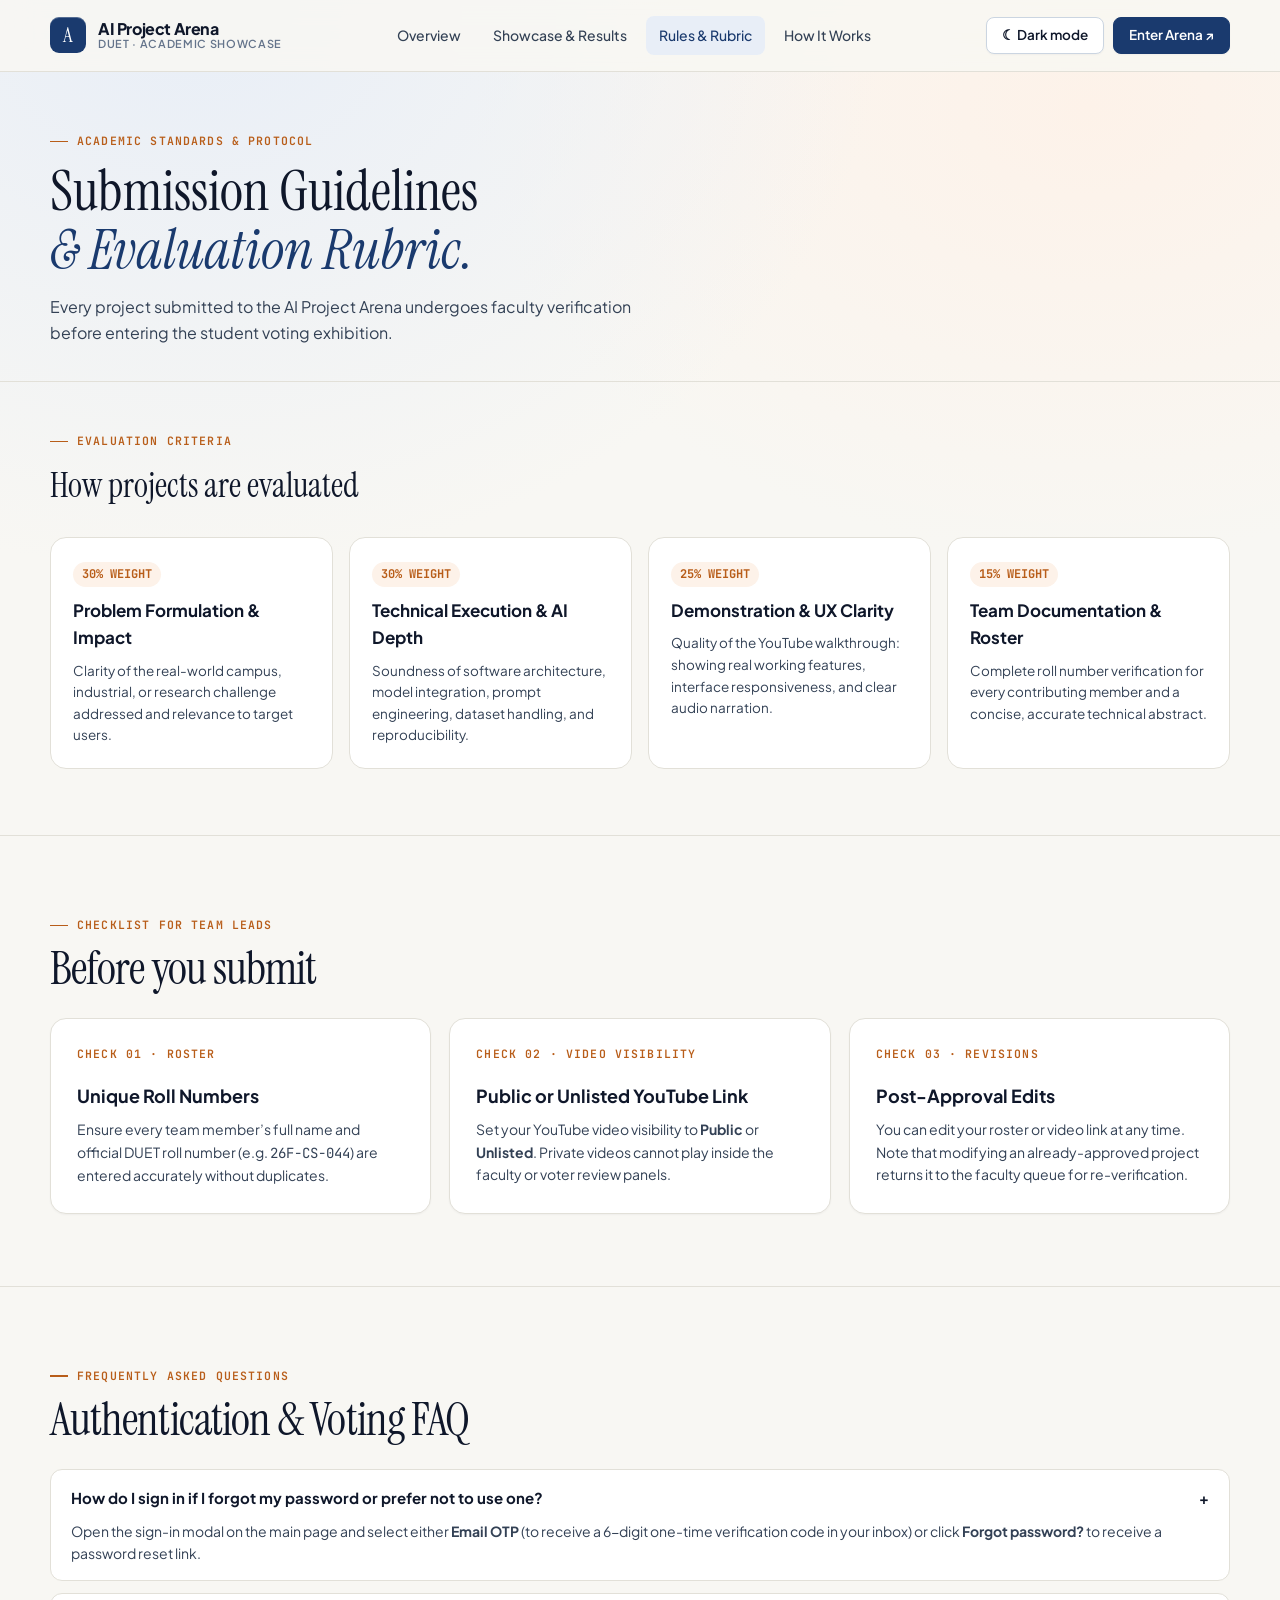
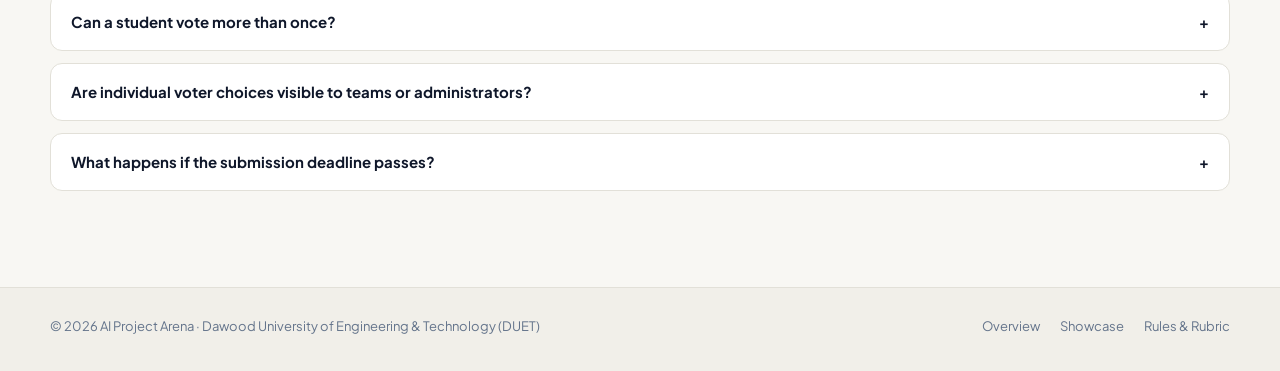
==== guidelines.html @ b5c0bd1c "Redesign AI Project Arena with Email OTP, password recovery, enhanced admin tools, and showcase page" ====
<!doctype html>
<html lang="en">
<head>
  <meta charset="utf-8" />
  <meta name="viewport" content="width=device-width, initial-scale=1" />
  <meta name="theme-color" content="#f8f7f3" />
  <meta name="description" content="Official rules, evaluation rubric, and submission guidelines for the AI Project Arena." />
  <title>Rules &amp; Rubric — AI Project Arena</title>
  <link rel="stylesheet" href="styles.css" />
  <link rel="stylesheet" href="login.css" />
</head>
<body>
  <header class="topbar">
    <div class="wrap nav">
      <a class="brand" href="index.html">
        <span class="mark">A</span>
        <span class="brand-meta">
          <span>AI Project Arena</span>
          <span class="brand-sub">DUET · Academic Showcase</span>
        </span>
      </a>
      <nav class="navlinks" aria-label="Primary">
        <a href="index.html">Overview</a>
        <a href="projects.html">Showcase &amp; Results</a>
        <a href="guidelines.html" aria-current="page">Rules &amp; Rubric</a>
        <a href="index.html#process">How It Works</a>
      </nav>
      <div class="navactions">
        <button class="btn" id="themeToggle" type="button" aria-label="Toggle dark mode">☾ Dark mode</button>
        <a class="btn primary" href="index.html#roleChooser">Enter Arena ↗</a>
      </div>
    </div>
  </header>

  <main>
    <section class="page-hero">
      <div class="wrap">
        <div class="eyebrow">Academic Standards &amp; Protocol</div>
        <h1>Submission Guidelines<br><span style="font-style:italic;color:var(--primary)">&amp; Evaluation Rubric.</span></h1>
        <p>Every project submitted to the AI Project Arena undergoes faculty verification before entering the student voting exhibition.</p>
      </div>
    </section>

    <section class="wrap" style="padding:42px 0">
      <div class="eyebrow">Evaluation Criteria</div>
      <h2 style="font-family:var(--serif);font-weight:400;font-size:34px;margin:8px 0 18px">How projects are evaluated</h2>
      <div class="rubric-grid">
        <article class="rubric-card">
          <span class="rubric-weight">30% WEIGHT</span>
          <h3>Problem Formulation &amp; Impact</h3>
          <p>Clarity of the real-world campus, industrial, or research challenge addressed and relevance to target users.</p>
        </article>
        <article class="rubric-card">
          <span class="rubric-weight">30% WEIGHT</span>
          <h3>Technical Execution &amp; AI Depth</h3>
          <p>Soundness of software architecture, model integration, prompt engineering, dataset handling, and reproducibility.</p>
        </article>
        <article class="rubric-card">
          <span class="rubric-weight">25% WEIGHT</span>
          <h3>Demonstration &amp; UX Clarity</h3>
          <p>Quality of the YouTube walkthrough: showing real working features, interface responsiveness, and clear audio narration.</p>
        </article>
        <article class="rubric-card">
          <span class="rubric-weight">15% WEIGHT</span>
          <h3>Team Documentation &amp; Roster</h3>
          <p>Complete roll number verification for every contributing member and a concise, accurate technical abstract.</p>
        </article>
      </div>
    </section>

    <section class="section">
      <div class="wrap">
        <div class="eyebrow">Checklist for Team Leads</div>
        <h2>Before you submit</h2>
        <div class="steps" style="margin-top:24px">
          <article class="step">
            <div class="stepnum">CHECK 01 · ROSTER</div>
            <h3>Unique Roll Numbers</h3>
            <p>Ensure every team member’s full name and official DUET roll number (e.g. <code style="font-family:var(--mono)">26F-CS-044</code>) are entered accurately without duplicates.</p>
          </article>
          <article class="step">
            <div class="stepnum">CHECK 02 · VIDEO VISIBILITY</div>
            <h3>Public or Unlisted YouTube Link</h3>
            <p>Set your YouTube video visibility to <strong>Public</strong> or <strong>Unlisted</strong>. Private videos cannot play inside the faculty or voter review panels.</p>
          </article>
          <article class="step">
            <div class="stepnum">CHECK 03 · REVISIONS</div>
            <h3>Post-Approval Edits</h3>
            <p>You can edit your roster or video link at any time. Note that modifying an already-approved project returns it to the faculty queue for re-verification.</p>
          </article>
        </div>
      </div>
    </section>

    <section class="section">
      <div class="wrap">
        <div class="eyebrow">Frequently Asked Questions</div>
        <h2>Authentication &amp; Voting FAQ</h2>
        <div class="faq-list">
          <details class="faq-item" open>
            <summary>How do I sign in if I forgot my password or prefer not to use one? <span>+</span></summary>
            <p>Open the sign-in modal on the main page and select either <strong>Email OTP</strong> (to receive a 6-digit one-time verification code in your inbox) or click <strong>Forgot password?</strong> to receive a password reset link.</p>
          </details>
          <details class="faq-item">
            <summary>Can a student vote more than once? <span>+</span></summary>
            <p>No. The database enforces a strict one-vote-per-authenticated-voter policy. Once your vote is confirmed, your ballot is locked for the remainder of the competition.</p>
          </details>
          <details class="faq-item">
            <summary>Are individual voter choices visible to teams or administrators? <span>+</span></summary>
            <p>Never. Administrators only see aggregate vote counts per project, and students see final standings only after faculty publish official results.</p>
          </details>
          <details class="faq-item">
            <summary>What happens if the submission deadline passes? <span>+</span></summary>
            <p>You can still save your project details privately as a draft in your workspace, and submit it once the faculty committee opens the submission window.</p>
          </details>
        </div>
      </div>
    </section>
  </main>

  <footer>
    <div class="wrap footerinner">
      <span>© 2026 AI Project Arena · Dawood University of Engineering &amp; Technology (DUET)</span>
      <div class="footerlinks">
        <a href="index.html">Overview</a>
        <a href="projects.html">Showcase</a>
        <a href="guidelines.html">Rules &amp; Rubric</a>
      </div>
    </div>
  </footer>

  <script type="module" src="theme.js"></script>
</body>
</html>
---- styles.css ----
/* ==========================================================================
   AI PROJECT ARENA — EDITORIAL ACADEMIC & RESEARCH SHOWCASE DESIGN SYSTEM
   Dawood University of Engineering & Technology (DUET)
   ========================================================================== */

@import url('https://fonts.googleapis.com/css2?family=Instrument+Serif:ital@0;1&family=Plus+Jakarta+Sans:wght@400;500;600;700;800&family=JetBrains+Mono:wght@400;500;600&display=swap');

:root {
  color-scheme: light;
  --bg: #f8f7f3;
  --bg-subtle: #f1efe9;
  --surface: #ffffff;
  --surface-elevated: #ffffff;
  --surface-tint: #eef2f8;
  --ink: #0f172a;
  --ink-secondary: #334155;
  --muted: #64748b;
  --line: #e2e0d8;
  --line-strong: #cbd5e1;

  --primary: #1a3a6e;
  --primary-hover: #12284e;
  --primary-soft: #e8eef7;
  --accent: #b85d19;
  --accent-soft: #fdf2e9;

  --success: #166534;
  --success-bg: #dcfce7;
  --warning: #92400e;
  --warning-bg: #fef3c7;
  --danger: #991b1b;
  --danger-bg: #fee2e2;

  --radius-sm: 8px;
  --radius-md: 12px;
  --radius-lg: 16px;
  --radius-xl: 22px;

  --shadow-xs: 0 1px 2px rgba(15, 23, 42, 0.04);
  --shadow-sm: 0 4px 12px rgba(15, 23, 42, 0.05);
  --shadow-md: 0 12px 32px rgba(15, 23, 42, 0.07);
  --shadow-lg: 0 24px 64px rgba(15, 23, 42, 0.14);

  --sans: 'Plus Jakarta Sans', -apple-system, BlinkMacSystemFont, 'Segoe UI', Roboto, sans-serif;
  --serif: 'Instrument Serif', Georgia, Cambria, serif;
  --mono: 'JetBrains Mono', ui-monospace, SFMono-Regular, Menlo, monospace;

  --ease-out: cubic-bezier(0.22, 1, 0.36, 1);
}

body.dark-mode {
  color-scheme: dark;
  --bg: #0b0f17;
  --bg-subtle: #111827;
  --surface: #151e2e;
  --surface-elevated: #1c273b;
  --surface-tint: #17233b;
  --ink: #f1f5f9;
  --ink-secondary: #cbd5e1;
  --muted: #94a3b8;
  --line: #243044;
  --line-strong: #334155;

  --primary: #60a5fa;
  --primary-hover: #93c5fd;
  --primary-soft: rgba(96, 165, 250, 0.14);
  --accent: #f59e0b;
  --accent-soft: rgba(245, 158, 11, 0.14);

  --success: #4ade80;
  --success-bg: rgba(34, 197, 94, 0.15);
  --warning: #fbbf24;
  --warning-bg: rgba(245, 158, 11, 0.15);
  --danger: #f87171;
  --danger-bg: rgba(239, 68, 68, 0.15);

  --shadow-xs: 0 1px 2px rgba(0, 0, 0, 0.25);
  --shadow-sm: 0 4px 12px rgba(0, 0, 0, 0.3);
  --shadow-md: 0 14px 36px rgba(0, 0, 0, 0.4);
  --shadow-lg: 0 28px 70px rgba(0, 0, 0, 0.6);
}

*, *::before, *::after {
  box-sizing: border-box;
}

html {
  scroll-behavior: smooth;
  -webkit-font-smoothing: antialiased;
  -moz-osx-font-smoothing: grayscale;
}

body {
  margin: 0;
  background-color: var(--bg);
  background-image:
    radial-gradient(at 15% 0%, var(--primary-soft) 0px, transparent 45%),
    radial-gradient(at 85% 12%, var(--accent-soft) 0px, transparent 40%);
  background-attachment: fixed;
  color: var(--ink);
  font: 15px/1.6 var(--sans);
  transition: background-color 0.28s var(--ease-out), color 0.28s var(--ease-out);
  min-height: 100vh;
  display: flex;
  flex-direction: column;
}

main {
  flex: 1;
}

a {
  color: inherit;
  text-decoration: none;
}

button, input, select, textarea {
  font: inherit;
}

button {
  cursor: pointer;
}

.wrap {
  width: min(1180px, calc(100% - 48px));
  margin: 0 auto;
}

/* ==========================================================================
   TOP NAVIGATION BAR
   ========================================================================== */

.topbar {
  position: sticky;
  top: 0;
  z-index: 40;
  min-height: 72px;
  background: color-mix(in srgb, var(--bg) 86%, transparent);
  backdrop-filter: blur(14px);
  -webkit-backdrop-filter: blur(14px);
  border-bottom: 1px solid var(--line);
  display: flex;
  align-items: center;
  transition: background-color 0.25s var(--ease-out), border-color 0.25s var(--ease-out);
}

.nav {
  display: flex;
  align-items: center;
  justify-content: space-between;
  gap: 20px;
}

.brand {
  display: inline-flex;
  align-items: center;
  gap: 12px;
  font-weight: 750;
  font-size: 16px;
  letter-spacing: -0.025em;
  color: var(--ink);
}

.mark {
  width: 36px;
  height: 36px;
  border-radius: 9px;
  background: var(--primary);
  color: #fff;
  display: grid;
  place-items: center;
  font-family: var(--serif);
  font-size: 21px;
  font-weight: 400;
  box-shadow: inset 0 1px 0 rgba(255,255,255,0.25);
}

body.dark-mode .mark {
  background: #2563eb;
  color: #fff;
}

.brand-meta {
  display: flex;
  flex-direction: column;
  line-height: 1.15;
}

.brand-sub {
  font-size: 11px;
  font-weight: 600;
  letter-spacing: 0.06em;
  text-transform: uppercase;
  color: var(--muted);
}

.navlinks {
  display: flex;
  align-items: center;
  gap: 6px;
}

.navlinks a {
  padding: 8px 13px;
  border-radius: var(--radius-sm);
  color: var(--ink-secondary);
  font-size: 14px;
  font-weight: 500;
  transition: color 0.18s ease, background-color 0.18s ease;
}

.navlinks a:hover,
.navlinks a[aria-current="page"] {
  color: var(--primary);
  background: var(--primary-soft);
}

.navactions {
  display: flex;
  align-items: center;
  gap: 9px;
  flex-wrap: wrap;
}

/* ==========================================================================
   BUTTONS & BADGES
   ========================================================================== */

.btn {
  display: inline-flex;
  align-items: center;
  justify-content: center;
  gap: 8px;
  border: 1px solid var(--line-strong);
  border-radius: var(--radius-sm);
  padding: 9px 15px;
  background: var(--surface);
  color: var(--ink);
  font-size: 13.5px;
  font-weight: 600;
  line-height: 1.2;
  box-shadow: var(--shadow-xs);
  transition: transform 0.16s var(--ease-out), border-color 0.16s ease, background-color 0.16s ease, box-shadow 0.16s ease;
}

.btn:hover:not(:disabled) {
  transform: translateY(-1px);
  border-color: var(--primary);
  box-shadow: var(--shadow-sm);
}

.btn:active:not(:disabled) {
  transform: translateY(0);
}

.btn:disabled {
  opacity: 0.55;
  cursor: not-allowed;
}

.btn.primary {
  background: var(--primary);
  border-color: var(--primary);
  color: #ffffff;
}

.btn.primary:hover:not(:disabled) {
  background: var(--primary-hover);
  border-color: var(--primary-hover);
}

body.dark-mode .btn.primary {
  background: #3b82f6;
  border-color: #3b82f6;
  color: #ffffff;
}

body.dark-mode .btn.primary:hover:not(:disabled) {
  background: #2563eb;
  border-color: #2563eb;
}

.btn.danger {
  background: var(--danger-bg);
  border-color: color-mix(in srgb, var(--danger) 30%, transparent);
  color: var(--danger);
}

.btn.danger:hover:not(:disabled) {
  background: var(--danger);
  border-color: var(--danger);
  color: #ffffff;
}

.btn.sm {
  padding: 6px 11px;
  font-size: 12.5px;
}

.text-button {
  border: 0;
  background: transparent;
  color: var(--primary);
  font-size: 13px;
  font-weight: 600;
  padding: 6px 8px;
  border-radius: 6px;
  transition: background-color 0.15s ease;
}

.text-button:hover {
  background: var(--primary-soft);
}

.eyebrow {
  display: inline-flex;
  align-items: center;
  gap: 9px;
  color: var(--accent);
  font-family: var(--mono);
  font-size: 11.5px;
  font-weight: 600;
  letter-spacing: 0.1em;
  text-transform: uppercase;
}

.eyebrow::before {
  content: "";
  width: 18px;
  height: 1.5px;
  background: var(--accent);
}

/* ==========================================================================
   HERO & LANDING SECTIONS
   ========================================================================== */

.hero {
  padding: 68px 0 64px;
  display: grid;
  grid-template-columns: 1.15fr 0.85fr;
  gap: 56px;
  align-items: center;
}

.hero h1 {
  font-family: var(--serif);
  font-weight: 400;
  font-size: clamp(46px, 6vw, 72px);
  line-height: 1.02;
  letter-spacing: -0.02em;
  margin: 16px 0 20px;
  color: var(--ink);
}

.hero h1 span {
  font-style: italic;
  color: var(--primary);
}

.lead {
  font-size: 17px;
  line-height: 1.68;
  color: var(--ink-secondary);
  max-width: 540px;
  margin: 0 0 28px;
}

.heroactions {
  display: flex;
  gap: 12px;
  flex-wrap: wrap;
}

.heroactions .btn {
  padding: 12px 20px;
  font-size: 14.5px;
}

.meta {
  display: grid;
  grid-template-columns: repeat(3, minmax(0, 1fr));
  gap: 18px;
  margin-top: 38px;
  padding-top: 24px;
  border-top: 1px solid var(--line);
  color: var(--muted);
  font-size: 12.5px;
}

.meta strong {
  color: var(--ink);
  font-size: 14.5px;
  font-weight: 700;
  display: block;
  margin-bottom: 2px;
}

/* Showcase Preview Card */
.showcase {
  background: linear-gradient(155deg, var(--surface-tint), var(--bg-subtle));
  border: 1px solid var(--line);
  border-radius: var(--radius-xl);
  padding: 26px;
  position: relative;
  overflow: hidden;
  box-shadow: var(--shadow-md);
}

.showcase-header {
  display: flex;
  justify-content: space-between;
  align-items: center;
  gap: 12px;
  margin-bottom: 20px;
}

.showcase-label {
  font-family: var(--mono);
  font-size: 11px;
  text-transform: uppercase;
  letter-spacing: 0.1em;
  color: var(--primary);
  font-weight: 600;
}

.showcase-badge {
  font-family: var(--mono);
  font-size: 11px;
  padding: 4px 9px;
  border-radius: 999px;
  background: var(--surface);
  border: 1px solid var(--line);
  color: var(--ink-secondary);
}

.project-card {
  position: relative;
  background: var(--surface);
  border: 1px solid var(--line);
  border-radius: var(--radius-lg);
  padding: 22px;
  box-shadow: var(--shadow-sm);
  transition: transform 0.22s var(--ease-out), box-shadow 0.22s var(--ease-out);
}

.project-top,
.project-foot {
  display: flex;
  justify-content: space-between;
  align-items: center;
  gap: 10px;
  color: var(--muted);
  font-family: var(--mono);
  font-size: 11.5px;
}

.status,
.dash-status {
  display: inline-flex;
  align-items: center;
  gap: 5px;
  background: var(--success-bg);
  color: var(--success);
  padding: 4px 10px;
  border-radius: 999px;
  font-family: var(--sans);
  font-size: 11.5px;
  font-weight: 700;
  text-transform: capitalize;
}

.dash-status.rejected {
  background: var(--danger-bg);
  color: var(--danger);
}

.dash-status.pending {
  background: var(--warning-bg);
  color: var(--warning);
}

.dash-status.draft {
  background: var(--bg-subtle);
  color: var(--muted);
}

.project-card h3 {
  font-size: 21px;
  font-weight: 750;
  letter-spacing: -0.025em;
  margin: 14px 0 8px;
  color: var(--ink);
}

.project-card p {
  font-size: 13.5px;
  color: var(--ink-secondary);
  margin: 0;
  line-height: 1.58;
}

.project-foot {
  border-top: 1px solid var(--line);
  padding-top: 14px;
  margin-top: 18px;
}

.bars {
  display: flex;
  gap: 6px;
  align-items: flex-end;
  height: 52px;
  margin-top: 22px;
  padding: 10px 12px;
  background: var(--bg-subtle);
  border-radius: var(--radius-sm);
}

.bars i {
  flex: 1;
  background: var(--primary);
  opacity: 0.72;
  border-radius: 3px 3px 0 0;
  transition: height 0.4s var(--ease-out), opacity 0.2s ease;
}

.project-card:hover .bars i {
  opacity: 0.95;
}

.bars i:nth-child(1) { height: 38%; }
.bars i:nth-child(2) { height: 60%; }
.bars i:nth-child(3) { height: 48%; }
.bars i:nth-child(4) { height: 82%; }
.bars i:nth-child(5) { height: 66%; }
.bars i:nth-child(6) { height: 100%; background: var(--accent); opacity: 1; }
.bars i:nth-child(7) { height: 74%; }

/* ==========================================================================
   ROLE CHOOSER
   ========================================================================== */

.role-chooser {
  padding: 36px 0 72px;
}

.role-chooser h2 {
  font-family: var(--serif);
  font-weight: 400;
  font-size: clamp(32px, 4.5vw, 44px);
  letter-spacing: -0.02em;
  margin: 8px 0 24px;
}

.role-grid {
  display: grid;
  grid-template-columns: repeat(2, minmax(0, 1fr));
  gap: 20px;
}

.role-card {
  display: flex;
  flex-direction: column;
  align-items: flex-start;
  text-align: left;
  width: 100%;
  padding: 28px;
  border: 1px solid var(--line);
  border-radius: var(--radius-lg);
  background: var(--surface);
  color: var(--ink);
  box-shadow: var(--shadow-xs);
  position: relative;
  transition: transform 0.22s var(--ease-out), border-color 0.22s ease, box-shadow 0.22s ease;
}

.role-card:hover {
  border-color: var(--primary);
  transform: translateY(-3px);
  box-shadow: var(--shadow-md);
}

.role-card-top {
  display: flex;
  width: 100%;
  justify-content: space-between;
  align-items: center;
  margin-bottom: 14px;
}

.role-icon {
  width: 44px;
  height: 44px;
  border-radius: 11px;
  background: var(--primary-soft);
  display: grid;
  place-items: center;
  color: var(--primary);
  font-weight: 700;
  font-size: 18px;
}

.role-tag {
  font-family: var(--mono);
  font-size: 11px;
  text-transform: uppercase;
  letter-spacing: 0.08em;
  color: var(--muted);
  padding: 4px 9px;
  border-radius: 999px;
  background: var(--bg-subtle);
}

.role-card strong {
  display: block;
  font-size: 20px;
  font-weight: 750;
  letter-spacing: -0.02em;
  margin: 0 0 6px;
}

.role-card > span {
  font-size: 14px;
  color: var(--ink-secondary);
  line-height: 1.55;
  margin-bottom: 18px;
}

.role-cta {
  margin-top: auto;
  font-size: 13px;
  font-weight: 700;
  color: var(--primary);
  display: inline-flex;
  align-items: center;
  gap: 6px;
}

/* ==========================================================================
   SECTIONS, STEPS, AND CTA
   ========================================================================== */

.section {
  padding: 72px 0;
  border-top: 1px solid var(--line);
}

.sectionhead {
  display: flex;
  justify-content: space-between;
  gap: 30px;
  align-items: flex-end;
  margin-bottom: 34px;
}

.section h2 {
  font-family: var(--serif);
  font-weight: 400;
  font-size: clamp(32px, 4.5vw, 46px);
  letter-spacing: -0.02em;
  line-height: 1.08;
  margin: 10px 0 0;
}

.sectionhead p {
  max-width: 420px;
  color: var(--ink-secondary);
  font-size: 14.5px;
  margin: 0;
}

.steps {
  display: grid;
  grid-template-columns: repeat(3, 1fr);
  gap: 18px;
}

.step {
  padding: 26px;
  border: 1px solid var(--line);
  border-radius: var(--radius-lg);
  background: var(--surface);
  box-shadow: var(--shadow-xs);
  transition: transform 0.2s var(--ease-out), border-color 0.2s ease;
}

.step:hover {
  transform: translateY(-2px);
  border-color: var(--line-strong);
}

.stepnum {
  color: var(--accent);
  font-family: var(--mono);
  font-size: 11.5px;
  font-weight: 600;
  letter-spacing: 0.1em;
}

.step h3 {
  font-size: 18px;
  font-weight: 700;
  margin: 18px 0 8px;
  color: var(--ink);
}

.step p {
  font-size: 14px;
  color: var(--ink-secondary);
  margin: 0;
  line-height: 1.6;
}

.home-cta {
  padding-bottom: 72px;
}

.cta {
  background: linear-gradient(135deg, #12284e 0%, #1a3a6e 60%, #234b8a 100%);
  color: #ffffff;
  border-radius: var(--radius-xl);
  padding: 44px 48px;
  display: flex;
  justify-content: space-between;
  align-items: center;
  gap: 28px;
  box-shadow: var(--shadow-md);
}

.cta h2 {
  font-family: var(--serif);
  font-weight: 400;
  font-size: clamp(30px, 4vw, 40px);
  margin: 0 0 8px;
  color: #ffffff;
}

.cta p {
  margin: 0;
  color: rgba(255, 255, 255, 0.84);
  font-size: 15px;
}

.cta .btn {
  background: #ffffff;
  border-color: #ffffff;
  color: #12284e;
  white-space: nowrap;
  padding: 12px 22px;
  font-weight: 700;
}

.cta .btn:hover {
  background: #f1f5f9;
  border-color: #f1f5f9;
}

/* ==========================================================================
   USER CHIP & PROFILE MENU
   ========================================================================== */

.user-chip {
  display: inline-flex;
  align-items: center;
  gap: 8px;
  padding: 6px 12px;
  border-radius: 999px;
  background: var(--primary-soft);
  border: 1px solid color-mix(in srgb, var(--primary) 22%, transparent);
  font-size: 12.5px;
  font-weight: 600;
  color: var(--primary);
  max-width: 240px;
  overflow: hidden;
  text-overflow: ellipsis;
  white-space: nowrap;
}

.role-pill {
  font-family: var(--mono);
  font-size: 10.5px;
  text-transform: uppercase;
  letter-spacing: 0.06em;
  padding: 3px 8px;
  border-radius: 999px;
  background: var(--accent-soft);
  color: var(--accent);
  font-weight: 700;
}

/* ==========================================================================
   WORKSPACES (STUDENT / VOTER / ADMIN)
   ========================================================================== */

.dashboard,
.voter-dashboard,
.admin-dashboard {
  display: none;
  padding: 44px 0 76px;
  border-top: 1px solid var(--line);
  animation: workspaceFadeIn 0.32s var(--ease-out);
}

@keyframes workspaceFadeIn {
  from { opacity: 0; transform: translateY(8px); }
  to { opacity: 1; transform: translateY(0); }
}

.dashboard.visible,
.voter-dashboard.visible,
.admin-dashboard.visible {
  display: block;
}

.dash-head {
  display: flex;
  justify-content: space-between;
  gap: 20px;
  align-items: flex-start;
  margin-bottom: 24px;
  padding-bottom: 20px;
  border-bottom: 1px solid var(--line);
}

.dash-head h2 {
  font-family: var(--serif);
  font-weight: 400;
  font-size: clamp(30px, 4vw, 40px);
  letter-spacing: -0.02em;
  margin: 6px 0;
}

.dash-head p {
  color: var(--ink-secondary);
  margin: 0;
  font-size: 14.5px;
}

.dash-head-actions {
  display: flex;
  gap: 10px;
  align-items: center;
  flex-wrap: wrap;
}

/* Progress Stepper in Team Workspace */
.workflow-stepper {
  display: grid;
  grid-template-columns: repeat(4, minmax(0, 1fr));
  gap: 12px;
  margin: 0 0 22px;
}

.workflow-step {
  background: var(--surface);
  border: 1px solid var(--line);
  border-radius: var(--radius-md);
  padding: 13px 15px;
  display: flex;
  align-items: center;
  gap: 11px;
  font-size: 13px;
}

.workflow-step-num {
  width: 26px;
  height: 26px;
  border-radius: 50%;
  background: var(--bg-subtle);
  color: var(--muted);
  font-family: var(--mono);
  font-size: 12px;
  font-weight: 700;
  display: grid;
  place-items: center;
  flex-shrink: 0;
}

.workflow-step.done {
  border-color: color-mix(in srgb, var(--success) 35%, var(--line));
}

.workflow-step.done .workflow-step-num {
  background: var(--success-bg);
  color: var(--success);
}

.workflow-step.active {
  border-color: var(--primary);
  box-shadow: var(--shadow-xs);
}

.workflow-step.active .workflow-step-num {
  background: var(--primary);
  color: #fff;
}

.workflow-step strong {
  display: block;
  font-size: 13px;
  color: var(--ink);
}

.workflow-step span {
  font-size: 11.5px;
  color: var(--muted);
}

.dash-grid {
  display: grid;
  grid-template-columns: minmax(300px, 0.85fr) minmax(0, 1.15fr);
  gap: 22px;
  align-items: start;
}

.dash-panel,
.group-panel,
.admin-stat,
.admin-panel,
.admin-submission,
.voter-card,
.vote-stats {
  background: var(--surface);
  border: 1px solid var(--line);
  border-radius: var(--radius-lg);
  padding: 24px;
  box-shadow: var(--shadow-xs);
}

.dash-panel h3,
.group-panel h3,
.admin-panel h3,
.vote-stats h3 {
  margin: 0 0 8px;
  font-size: 18px;
  font-weight: 750;
  letter-spacing: -0.02em;
}

.dash-help {
  color: var(--muted);
  font-size: 13px;
  margin: 0 0 16px;
  line-height: 1.5;
}

.dash-field {
  display: block;
  margin: 14px 0;
  font-size: 13px;
  font-weight: 600;
  color: var(--ink-secondary);
}

.dash-field input,
.dash-field textarea,
.dash-field select {
  display: block;
  width: 100%;
  margin-top: 6px;
  border: 1px solid var(--line-strong);
  border-radius: var(--radius-sm);
  padding: 10px 12px;
  background: var(--surface);
  color: var(--ink);
  font: inherit;
  font-weight: 400;
  transition: border-color 0.15s ease, box-shadow 0.15s ease;
}

.dash-field input:focus,
.dash-field textarea:focus,
.dash-field select:focus {
  outline: none;
  border-color: var(--primary);
  box-shadow: 0 0 0 3px var(--primary-soft);
}

.dash-field textarea {
  min-height: 110px;
  resize: vertical;
}

.member-row {
  display: grid;
  grid-template-columns: 1fr 1fr auto;
  gap: 8px;
  margin: 9px 0;
}

.member-row input,
.member-edit-row input,
.member-edit-add input {
  min-width: 0;
  width: 100%;
  padding: 9px 11px;
  border: 1px solid var(--line-strong);
  border-radius: var(--radius-sm);
  background: var(--surface);
  color: var(--ink);
  font: inherit;
  font-size: 13px;
}

.member-remove {
  border: 0;
  background: transparent;
  color: var(--danger);
  font-size: 12.5px;
  font-weight: 600;
  padding: 6px 8px;
  border-radius: 6px;
}

.member-remove:hover {
  background: var(--danger-bg);
}

.dash-message,
.admin-message,
.voter-message {
  font-size: 13px;
  min-height: 20px;
  margin-top: 10px;
  color: var(--success);
  font-weight: 500;
}

.group-list {
  display: grid;
  gap: 18px;
}

.group-title {
  display: flex;
  justify-content: space-between;
  align-items: center;
  gap: 12px;
  margin-bottom: 10px;
}

.group-title h3 {
  margin: 0;
}

.roster-editor {
  margin: 14px 0 18px;
  padding: 14px;
  border: 1px solid var(--line);
  background: var(--bg-subtle);
  border-radius: var(--radius-md);
  font-size: 13px;
}

.member-edit-row {
  display: grid;
  grid-template-columns: minmax(0, 1fr) minmax(0, 1fr) auto auto;
  gap: 8px;
  margin: 8px 0;
}

.member-edit-add {
  display: grid;
  grid-template-columns: 1fr 1fr auto;
  gap: 8px;
  margin-top: 10px;
  padding-top: 10px;
  border-top: 1px dashed var(--line-strong);
}

.submission-form {
  border-top: 1px solid var(--line);
  padding-top: 18px;
  margin-top: 16px;
}

.deadline-note {
  background: var(--surface-tint);
  border: 1px solid color-mix(in srgb, var(--primary) 20%, transparent);
  padding: 12px 16px;
  border-radius: var(--radius-md);
  font-size: 13px;
  color: var(--ink-secondary);
  margin: 14px 0;
  display: flex;
  align-items: center;
  justify-content: space-between;
  gap: 12px;
  flex-wrap: wrap;
}

.dashboard-empty {
  border: 1px dashed var(--line-strong);
  border-radius: var(--radius-md);
  padding: 32px 24px;
  text-align: center;
  color: var(--muted);
  font-size: 14px;
  background: color-mix(in srgb, var(--bg-subtle) 50%, transparent);
}

.youtube-player {
  position: relative;
  width: 100%;
  aspect-ratio: 16 / 9;
  background: #0b0f17;
  border-radius: var(--radius-md);
  overflow: hidden;
  margin: 14px 0 16px;
  border: 1px solid var(--line);
}

.youtube-player iframe {
  position: absolute;
  inset: 0;
  width: 100%;
  height: 100%;
  border: 0;
}

.youtube-link-note {
  font-size: 12px;
  color: var(--muted);
  margin: -6px 0 14px;
}

/* ==========================================================================
   VOTER GALLERY & TOOLBAR
   ========================================================================== */

.voter-toolbar {
  display: flex;
  gap: 12px;
  align-items: center;
  justify-content: space-between;
  flex-wrap: wrap;
  margin: 18px 0 22px;
  padding: 14px 16px;
  background: var(--surface);
  border: 1px solid var(--line);
  border-radius: var(--radius-md);
}

.search-input-wrap {
  position: relative;
  flex: 1;
  min-width: 240px;
}

.search-input-wrap input {
  width: 100%;
  padding: 9px 14px;
  border: 1px solid var(--line-strong);
  border-radius: var(--radius-sm);
  background: var(--bg);
  color: var(--ink);
  font-size: 13.5px;
}

.search-input-wrap input:focus {
  outline: none;
  border-color: var(--primary);
}

.voter-toolbar-meta {
  display: flex;
  align-items: center;
  gap: 12px;
  font-size: 13px;
  color: var(--muted);
}

.voter-grid {
  display: grid;
  grid-template-columns: repeat(auto-fit, minmax(min(100%, 340px), 1fr));
  gap: 20px;
  align-items: stretch;
}

.voter-card {
  display: flex;
  flex-direction: column;
  min-width: 0;
  overflow: hidden;
  transition: transform 0.2s var(--ease-out), box-shadow 0.2s var(--ease-out), border-color 0.2s ease;
}

.voter-card:hover {
  transform: translateY(-2px);
  box-shadow: var(--shadow-md);
  border-color: var(--line-strong);
}

.voter-card.voted-card {
  border-color: var(--success);
  box-shadow: 0 0 0 2px var(--success-bg);
}

.voter-card h3 {
  margin: 8px 0;
  font-size: 20px;
  letter-spacing: -0.02em;
}

.voter-card p {
  font-size: 13.5px;
  color: var(--ink-secondary);
  margin: 0 0 12px;
  line-height: 1.6;
}

.voter-card iframe {
  display: block;
  width: 100%;
  aspect-ratio: 16 / 9;
  height: auto;
  border: 0;
  border-radius: var(--radius-sm);
  margin: 10px 0 14px;
  background: #0b0f17;
}

.voter-card-footer {
  margin-top: auto;
  padding-top: 12px;
  border-top: 1px solid var(--line);
  display: flex;
  align-items: center;
  justify-content: space-between;
  gap: 10px;
}

/* ==========================================================================
   ADMINISTRATION CONTROL ROOM
   ========================================================================== */

.admin-tabs {
  display: flex;
  gap: 8px;
  flex-wrap: wrap;
  margin: 0 0 22px;
  padding: 6px;
  background: var(--bg-subtle);
  border: 1px solid var(--line);
  border-radius: var(--radius-md);
}

.admin-tab {
  border: 0;
  background: transparent;
  color: var(--ink-secondary);
  padding: 9px 16px;
  border-radius: var(--radius-sm);
  font-size: 13.5px;
  font-weight: 600;
  transition: background-color 0.15s ease, color 0.15s ease;
}

.admin-tab:hover {
  color: var(--ink);
}

.admin-tab.active {
  background: var(--surface);
  color: var(--primary);
  box-shadow: var(--shadow-xs);
}

.admin-grid {
  display: grid;
  grid-template-columns: repeat(4, minmax(0, 1fr));
  gap: 14px;
  margin: 20px 0;
}

.admin-stat {
  padding: 18px 20px;
  position: relative;
}

.admin-stat span {
  display: block;
  color: var(--muted);
  font-size: 12px;
  font-weight: 600;
  text-transform: uppercase;
  letter-spacing: 0.06em;
}

.admin-stat strong {
  display: block;
  font-family: var(--serif);
  font-weight: 400;
  font-size: 36px;
  line-height: 1.1;
  margin-top: 6px;
  color: var(--ink);
}

.admin-panel {
  margin: 18px 0;
}

.admin-panel-head {
  display: flex;
  justify-content: space-between;
  align-items: center;
  gap: 14px;
  flex-wrap: wrap;
  margin-bottom: 14px;
}

.admin-panel-head h3 {
  margin: 0;
}

.admin-settings {
  display: grid;
  grid-template-columns: repeat(3, minmax(0, 1fr));
  gap: 14px;
  min-width: 0;
}

.admin-settings label {
  font-size: 13px;
  font-weight: 600;
  color: var(--ink-secondary);
  min-width: 0;
}

.admin-settings input {
  display: block;
  width: 100%;
  padding: 10px 12px;
  border: 1px solid var(--line-strong);
  border-radius: var(--radius-sm);
  margin-top: 6px;
  background: var(--surface);
  color: var(--ink);
  min-width: 0;
}

.admin-toggle {
  display: inline-flex;
  align-items: center;
  gap: 9px;
  font-size: 13.5px;
  font-weight: 500;
  margin: 12px 18px 12px 0;
  cursor: pointer;
}

.admin-filter-bar {
  display: flex;
  gap: 10px;
  flex-wrap: wrap;
  align-items: center;
  margin-bottom: 16px;
}

.admin-filter-bar input,
.admin-filter-bar select {
  padding: 8px 12px;
  border: 1px solid var(--line-strong);
  border-radius: var(--radius-sm);
  background: var(--bg);
  color: var(--ink);
  font-size: 13px;
}

.admin-filter-bar input {
  flex: 1;
  min-width: 220px;
}

.admin-list,
.approved-gallery-list {
  display: grid;
  gap: 14px;
  min-width: 0;
}

.admin-submission {
  min-width: 0;
}

.admin-submission h4 {
  margin: 0 0 4px;
  font-size: 18px;
}

.admin-submission p {
  margin: 8px 0;
  color: var(--ink-secondary);
  font-size: 13.5px;
  white-space: pre-wrap;
  overflow-wrap: anywhere;
}

.admin-submission textarea {
  width: 100%;
  min-height: 70px;
  border: 1px solid var(--line-strong);
  border-radius: var(--radius-sm);
  padding: 10px;
  background: var(--surface);
  color: var(--ink);
  margin: 6px 0;
}

.feedback-presets {
  display: flex;
  gap: 6px;
  flex-wrap: wrap;
  margin: 4px 0 10px;
}

.preset-chip {
  border: 1px solid var(--line);
  background: var(--bg-subtle);
  color: var(--ink-secondary);
  border-radius: 999px;
  padding: 4px 10px;
  font-size: 11.5px;
  font-weight: 500;
  transition: border-color 0.15s ease, color 0.15s ease;
}

.preset-chip:hover {
  border-color: var(--primary);
  color: var(--primary);
}

.admin-actions {
  display: flex;
  gap: 8px;
  flex-wrap: wrap;
}

.admin-actions .btn {
  min-height: 38px;
}

.admin-video {
  width: 100%;
  aspect-ratio: 16 / 9;
  border: 0;
  border-radius: var(--radius-sm);
  margin: 10px 0;
  background: #0b0f17;
}

.admin-results {
  display: grid;
  gap: 10px;
}

.admin-result {
  display: grid;
  grid-template-columns: auto 1fr auto;
  align-items: center;
  gap: 14px;
  border: 1px solid var(--line);
  background: var(--bg-subtle);
  border-radius: var(--radius-sm);
  padding: 12px 14px;
  font-size: 13.5px;
}

.rank-badge {
  width: 28px;
  height: 28px;
  border-radius: 50%;
  background: var(--surface);
  border: 1px solid var(--line-strong);
  display: grid;
  place-items: center;
  font-family: var(--mono);
  font-size: 12px;
  font-weight: 700;
  color: var(--ink);
}

.rank-badge.rank-1 { background: #fef3c7; border-color: #f59e0b; color: #92400e; }
.rank-badge.rank-2 { background: #e2e8f0; border-color: #94a3b8; color: #1e293b; }
.rank-badge.rank-3 { background: #ffedd5; border-color: #fb923c; color: #9a3412; }

.result-bar-wrap {
  height: 6px;
  background: var(--line);
  border-radius: 999px;
  overflow: hidden;
  margin-top: 5px;
}

.result-bar-fill {
  height: 100%;
  background: var(--primary);
  border-radius: 999px;
}

.admin-voting-controls {
  display: flex;
  align-items: center;
  justify-content: space-between;
  gap: 14px;
  padding: 16px 18px;
  margin: 16px 0;
  background: var(--bg-subtle);
  border: 1px solid var(--line);
  border-radius: var(--radius-md);
}

.admin-voting-controls strong {
  font-family: var(--mono);
  font-size: 18px;
}

.admin-voting-controls .dash-help {
  margin: 4px 0 0;
}

.approved-mini {
  display: grid;
  grid-template-columns: minmax(0, 1fr) auto auto auto;
  align-items: center;
  gap: 12px;
  padding: 12px 15px;
  border: 1px solid var(--line);
  border-radius: var(--radius-sm);
  background: var(--bg-subtle);
  font-size: 13.5px;
}

.approved-mini > div:first-child {
  min-width: 0;
  display: grid;
  gap: 2px;
}

.approved-mini strong {
  overflow-wrap: anywhere;
}

.approved-mini span:not(.dash-status) {
  color: var(--muted);
  font-size: 12px;
}

.admin-member-list {
  padding: 10px 12px;
  margin: 8px 0;
  background: var(--bg-subtle);
  border-radius: var(--radius-sm);
  font-size: 12.5px;
  display: grid;
  gap: 4px;
}

.admin-member-list strong {
  font-size: 11.5px;
  text-transform: uppercase;
  letter-spacing: 0.06em;
  color: var(--muted);
}

.admin-management[hidden] {
  display: none;
}

.admin-access-form {
  display: flex;
  align-items: flex-end;
  gap: 12px;
  flex-wrap: wrap;
}

.admin-access-form .dash-field {
  flex: 1;
  min-width: 220px;
  margin: 0;
}

.admin-access-list {
  display: grid;
  gap: 8px;
  margin-top: 16px;
}

.admin-access-row {
  display: flex;
  justify-content: space-between;
  align-items: center;
  gap: 14px;
  padding: 12px 14px;
  border: 1px solid var(--line);
  border-radius: var(--radius-sm);
  background: var(--bg-subtle);
  font-size: 13px;
}

/* Vote table */
.vote-stats {
  margin: 18px 0;
}

.vote-table {
  width: 100%;
  border-collapse: collapse;
  font-size: 14px;
}

.vote-table th,
.vote-table td {
  text-align: left;
  padding: 11px 10px;
  border-bottom: 1px solid var(--line);
}

.vote-table th {
  font-size: 11.5px;
  text-transform: uppercase;
  letter-spacing: 0.07em;
  color: var(--muted);
}

.vote-table th:last-child,
.vote-table td:last-child {
  text-align: right;
}

/* Authenticated Workspace Isolation */
body.authenticated-view .hero,
body.authenticated-view #roleChooser,
body.authenticated-view #process,
body.authenticated-view #joinCta {
  display: none;
}

body.authenticated-view .dashboard.visible,
body.authenticated-view .voter-dashboard.visible,
body.authenticated-view .admin-dashboard.visible {
  min-height: calc(100vh - 140px);
}

/* ==========================================================================
   STANDALONE PAGES (PROJECTS / GUIDELINES)
   ========================================================================== */

.page-hero {
  padding: 52px 0 36px;
  border-bottom: 1px solid var(--line);
}

.page-hero h1 {
  font-family: var(--serif);
  font-weight: 400;
  font-size: clamp(38px, 5vw, 56px);
  line-height: 1.05;
  margin: 12px 0 14px;
}

.page-hero p {
  font-size: 16px;
  color: var(--ink-secondary);
  max-width: 620px;
  margin: 0;
}

.rubric-grid {
  display: grid;
  grid-template-columns: repeat(auto-fit, minmax(240px, 1fr));
  gap: 16px;
  margin: 24px 0;
}

.rubric-card {
  background: var(--surface);
  border: 1px solid var(--line);
  border-radius: var(--radius-lg);
  padding: 22px;
}

.rubric-weight {
  font-family: var(--mono);
  font-size: 12px;
  font-weight: 700;
  color: var(--accent);
  background: var(--accent-soft);
  padding: 3px 9px;
  border-radius: 999px;
  display: inline-block;
  margin-bottom: 10px;
}

.rubric-card h3 {
  margin: 0 0 8px;
  font-size: 17px;
}

.rubric-card p {
  margin: 0;
  font-size: 13.5px;
  color: var(--ink-secondary);
}

.faq-list {
  display: grid;
  gap: 12px;
  margin: 24px 0;
}

.faq-item {
  background: var(--surface);
  border: 1px solid var(--line);
  border-radius: var(--radius-md);
  padding: 16px 20px;
}

.faq-item summary {
  font-weight: 700;
  font-size: 15px;
  cursor: pointer;
  list-style: none;
  display: flex;
  justify-content: space-between;
  align-items: center;
}

.faq-item summary::-webkit-details-marker {
  display: none;
}

.faq-item p {
  margin: 10px 0 0;
  font-size: 14px;
  color: var(--ink-secondary);
}

/* ==========================================================================
   FOOTER & TOAST
   ========================================================================== */

footer {
  padding: 28px 0 34px;
  border-top: 1px solid var(--line);
  color: var(--muted);
  font-size: 13px;
  background: var(--bg-subtle);
}

.footerinner {
  display: flex;
  justify-content: space-between;
  gap: 20px;
  align-items: center;
  flex-wrap: wrap;
}

.footerlinks {
  display: flex;
  gap: 20px;
  flex-wrap: wrap;
}

.footerlinks a:hover {
  color: var(--primary);
}

.toast {
  position: fixed;
  bottom: 24px;
  left: 50%;
  transform: translate(-50%, 20px);
  background: var(--ink);
  color: var(--bg);
  padding: 12px 18px;
  border-radius: var(--radius-sm);
  font-size: 13.5px;
  font-weight: 500;
  box-shadow: var(--shadow-lg);
  opacity: 0;
  pointer-events: none;
  transition: opacity 0.25s var(--ease-out), transform 0.25s var(--ease-out);
  z-index: 120;
}

.toast.show {
  opacity: 1;
  transform: translate(-50%, 0);
}

/* ==========================================================================
   RESPONSIVE BREAKPOINTS
   ========================================================================== */

@media (max-width: 920px) {
  .hero {
    grid-template-columns: 1fr;
    gap: 36px;
    padding: 48px 0;
  }
  .workflow-stepper {
    grid-template-columns: repeat(2, minmax(0, 1fr));
  }
  .admin-grid {
    grid-template-columns: repeat(2, minmax(0, 1fr));
  }
  .admin-settings {
    grid-template-columns: 1fr;
  }
  .dash-grid {
    grid-template-columns: 1fr;
  }
}

@media (max-width: 760px) {
  .wrap {
    width: calc(100% - 32px);
  }
  .navlinks {
    display: none;
  }
  .sectionhead {
    flex-direction: column;
    align-items: flex-start;
    gap: 12px;
  }
  .steps,
  .role-grid,
  .voter-grid {
    grid-template-columns: 1fr;
  }
  .cta {
    padding: 28px 24px;
    flex-direction: column;
    align-items: flex-start;
  }
  .cta .btn {
    width: 100%;
  }
  .dash-head {
    flex-direction: column;
  }
  .approved-mini {
    grid-template-columns: minmax(0, 1fr) auto;
  }
  .member-row,
  .member-edit-row,
  .member-edit-add {
    grid-template-columns: 1fr;
  }
}

@media (max-width: 480px) {
  .workflow-stepper,
  .admin-grid,
  .meta {
    grid-template-columns: 1fr;
  }
  .admin-voting-controls {
    flex-direction: column;
    align-items: flex-start;
  }
}

@media (prefers-reduced-motion: reduce) {
  *, *::before, *::after {
    scroll-behavior: auto !important;
    transition: none !important;
    animation: none !important;
  }
}
---- login.css ----
/* ==========================================================================
   AUTHENTICATION, EMAIL OTP & PASSWORD RECOVERY MODAL
   ========================================================================== */

.auth-modal {
  position: fixed;
  inset: 0;
  display: none;
  place-items: center;
  padding: 20px;
  background: rgba(11, 15, 23, 0.62);
  backdrop-filter: blur(8px);
  -webkit-backdrop-filter: blur(8px);
  z-index: 100;
}

.auth-modal.open {
  display: grid;
  animation: authBackdropIn 0.22s ease;
}

@keyframes authBackdropIn {
  from { opacity: 0; }
  to { opacity: 1; }
}

.auth-panel {
  position: relative;
  width: 100%;
  max-width: 460px;
  max-height: 92vh;
  overflow-y: auto;
  padding: 32px;
  border-radius: 18px;
  background: var(--surface, #ffffff);
  color: var(--ink, #0f172a);
  border: 1px solid var(--line, #e2e0d8);
  font-family: var(--sans, system-ui, -apple-system, sans-serif);
  box-shadow: 0 28px 70px rgba(15, 23, 42, 0.26);
  animation: authPanelIn 0.26s cubic-bezier(0.22, 1, 0.36, 1);
}

@keyframes authPanelIn {
  from { opacity: 0; transform: translateY(10px) scale(0.985); }
  to { opacity: 1; transform: translateY(0) scale(1); }
}

.auth-close {
  position: absolute;
  top: 14px;
  right: 14px;
  width: 34px;
  height: 34px;
  border-radius: 8px;
  border: 1px solid transparent;
  background: transparent;
  font-size: 1.4rem;
  line-height: 1;
  display: grid;
  place-items: center;
  cursor: pointer;
  color: var(--muted, #64748b);
  transition: background-color 0.15s ease, color 0.15s ease;
}

.auth-close:hover {
  background: var(--bg-subtle, #f1efe9);
  color: var(--ink, #0f172a);
}

.auth-eyebrow {
  font-family: var(--mono, monospace);
  font-size: 11px;
  font-weight: 600;
  text-transform: uppercase;
  letter-spacing: 0.1em;
  color: var(--accent, #b85d19);
  margin-bottom: 6px;
}

.auth-panel h2 {
  margin: 0 0 6px;
  font-family: var(--serif, Georgia, serif);
  font-weight: 400;
  font-size: 2rem;
  letter-spacing: -0.02em;
  color: var(--ink, #0f172a);
}

#authSubtitle {
  margin: 0 0 18px;
  color: var(--ink-secondary, #334155);
  font-size: 0.92rem;
  line-height: 1.5;
}

/* Role Selector Pills inside Auth Modal */
.auth-role-picker {
  display: grid;
  grid-template-columns: 1fr 1fr;
  gap: 8px;
  margin-bottom: 16px;
  padding: 5px;
  background: var(--bg-subtle, #f1efe9);
  border: 1px solid var(--line, #e2e0d8);
  border-radius: 11px;
}

.auth-role-btn {
  border: 0;
  border-radius: 8px;
  padding: 9px 10px;
  background: transparent;
  color: var(--ink-secondary, #334155);
  font-size: 12.5px;
  font-weight: 600;
  cursor: pointer;
  display: flex;
  align-items: center;
  justify-content: center;
  gap: 6px;
  transition: background-color 0.15s ease, color 0.15s ease, box-shadow 0.15s ease;
}

.auth-role-btn.active {
  background: var(--surface, #ffffff);
  color: var(--primary, #1a3a6e);
  box-shadow: 0 2px 6px rgba(15, 23, 42, 0.08);
}

/* Mode Tabs (Sign in / Create account / Email OTP) */
.auth-tabs {
  display: grid;
  grid-template-columns: repeat(3, 1fr);
  gap: 6px;
  margin-bottom: 16px;
}

.auth-tabs button {
  font: inherit;
  font-size: 12.5px;
  padding: 9px 10px;
  border-radius: 9px;
  cursor: pointer;
  border: 1px solid var(--line, #e2e0d8);
  background: var(--bg-subtle, #f1efe9);
  color: var(--ink-secondary, #334155);
  font-weight: 600;
  transition: border-color 0.15s ease, background-color 0.15s ease, color 0.15s ease;
}

.auth-tabs button.active {
  border-color: var(--primary, #1a3a6e);
  background: var(--primary-soft, #e8eef7);
  color: var(--primary, #1a3a6e);
}

#googleSignIn {
  width: 100%;
  margin-bottom: 14px;
  padding: 11px 14px;
  border-radius: 10px;
  border: 1px solid var(--line-strong, #cbd5e1);
  background: var(--surface, #ffffff);
  color: var(--ink, #0f172a);
  font-size: 13.5px;
  font-weight: 600;
  display: inline-flex;
  align-items: center;
  justify-content: center;
  gap: 9px;
  cursor: pointer;
  transition: border-color 0.15s ease, background-color 0.15s ease;
}

#googleSignIn:hover {
  border-color: var(--primary, #1a3a6e);
  background: var(--bg-subtle, #f1efe9);
}

.auth-or {
  display: flex;
  align-items: center;
  gap: 12px;
  color: var(--muted, #64748b);
  font-size: 11.5px;
  text-transform: uppercase;
  letter-spacing: 0.08em;
  margin: 4px 0 14px;
}

.auth-or::before,
.auth-or::after {
  content: "";
  flex: 1;
  height: 1px;
  background: var(--line, #e2e0d8);
}

#authForm label {
  display: block;
  margin-bottom: 12px;
  font-size: 0.85rem;
  font-weight: 600;
  color: var(--ink-secondary, #334155);
}

#authForm input,
#authForm select {
  display: block;
  width: 100%;
  margin-top: 6px;
  padding: 10px 12px;
  font: inherit;
  font-size: 14px;
  font-weight: 400;
  border: 1px solid var(--line-strong, #cbd5e1);
  border-radius: 9px;
  background: var(--bg, #f8f7f3);
  color: var(--ink, #0f172a);
  box-sizing: border-box;
  transition: border-color 0.15s ease, box-shadow 0.15s ease;
}

#authForm input:focus,
#authForm select:focus {
  outline: none;
  border-color: var(--primary, #1a3a6e);
  box-shadow: 0 0 0 3px var(--primary-soft, #e8eef7);
}

.password-field-wrap {
  position: relative;
}

.password-field-wrap input {
  padding-right: 68px !important;
}

.password-toggle-btn {
  position: absolute;
  right: 8px;
  top: 50%;
  transform: translateY(-50%);
  border: 0;
  background: transparent;
  color: var(--muted, #64748b);
  font-size: 12px;
  font-weight: 600;
  padding: 4px 8px;
  border-radius: 6px;
  cursor: pointer;
}

.password-toggle-btn:hover {
  color: var(--primary, #1a3a6e);
  background: var(--primary-soft, #e8eef7);
}

.otp-code-input {
  font-family: var(--mono, monospace) !important;
  font-size: 18px !important;
  letter-spacing: 0.25em;
  text-align: center;
}

.auth-aux-links {
  display: flex;
  justify-content: space-between;
  align-items: center;
  gap: 10px;
  margin: -2px 0 12px;
  font-size: 12.5px;
}

.auth-link-btn {
  border: 0;
  background: transparent;
  color: var(--primary, #1a3a6e);
  font-size: 12.5px;
  font-weight: 600;
  padding: 2px 0;
  cursor: pointer;
}

.auth-link-btn:hover {
  text-decoration: underline;
}

#authSubmit {
  width: 100%;
  margin-top: 6px;
  padding: 12px 16px;
  border-radius: 10px;
  border: none;
  background: var(--primary, #1a3a6e);
  color: #ffffff;
  font-size: 14px;
  font-weight: 650;
  cursor: pointer;
  transition: background-color 0.15s ease, transform 0.15s ease;
}

#authSubmit:hover:not(:disabled) {
  background: var(--primary-hover, #12284e);
}

body.dark-mode #authSubmit {
  background: #3b82f6;
}

#authSubmit:disabled {
  opacity: 0.65;
  cursor: wait;
}

#authMessage {
  min-height: 1.4em;
  margin: 12px 0 0;
  padding: 9px 12px;
  border-radius: 8px;
  font-size: 0.86rem;
  line-height: 1.45;
  background: var(--success-bg, #dcfce7);
  color: var(--success, #166534);
}

#authMessage:empty {
  display: none;
}

#authMessage[data-error="true"] {
  background: var(--danger-bg, #fee2e2);
  color: var(--danger, #991b1b);
}
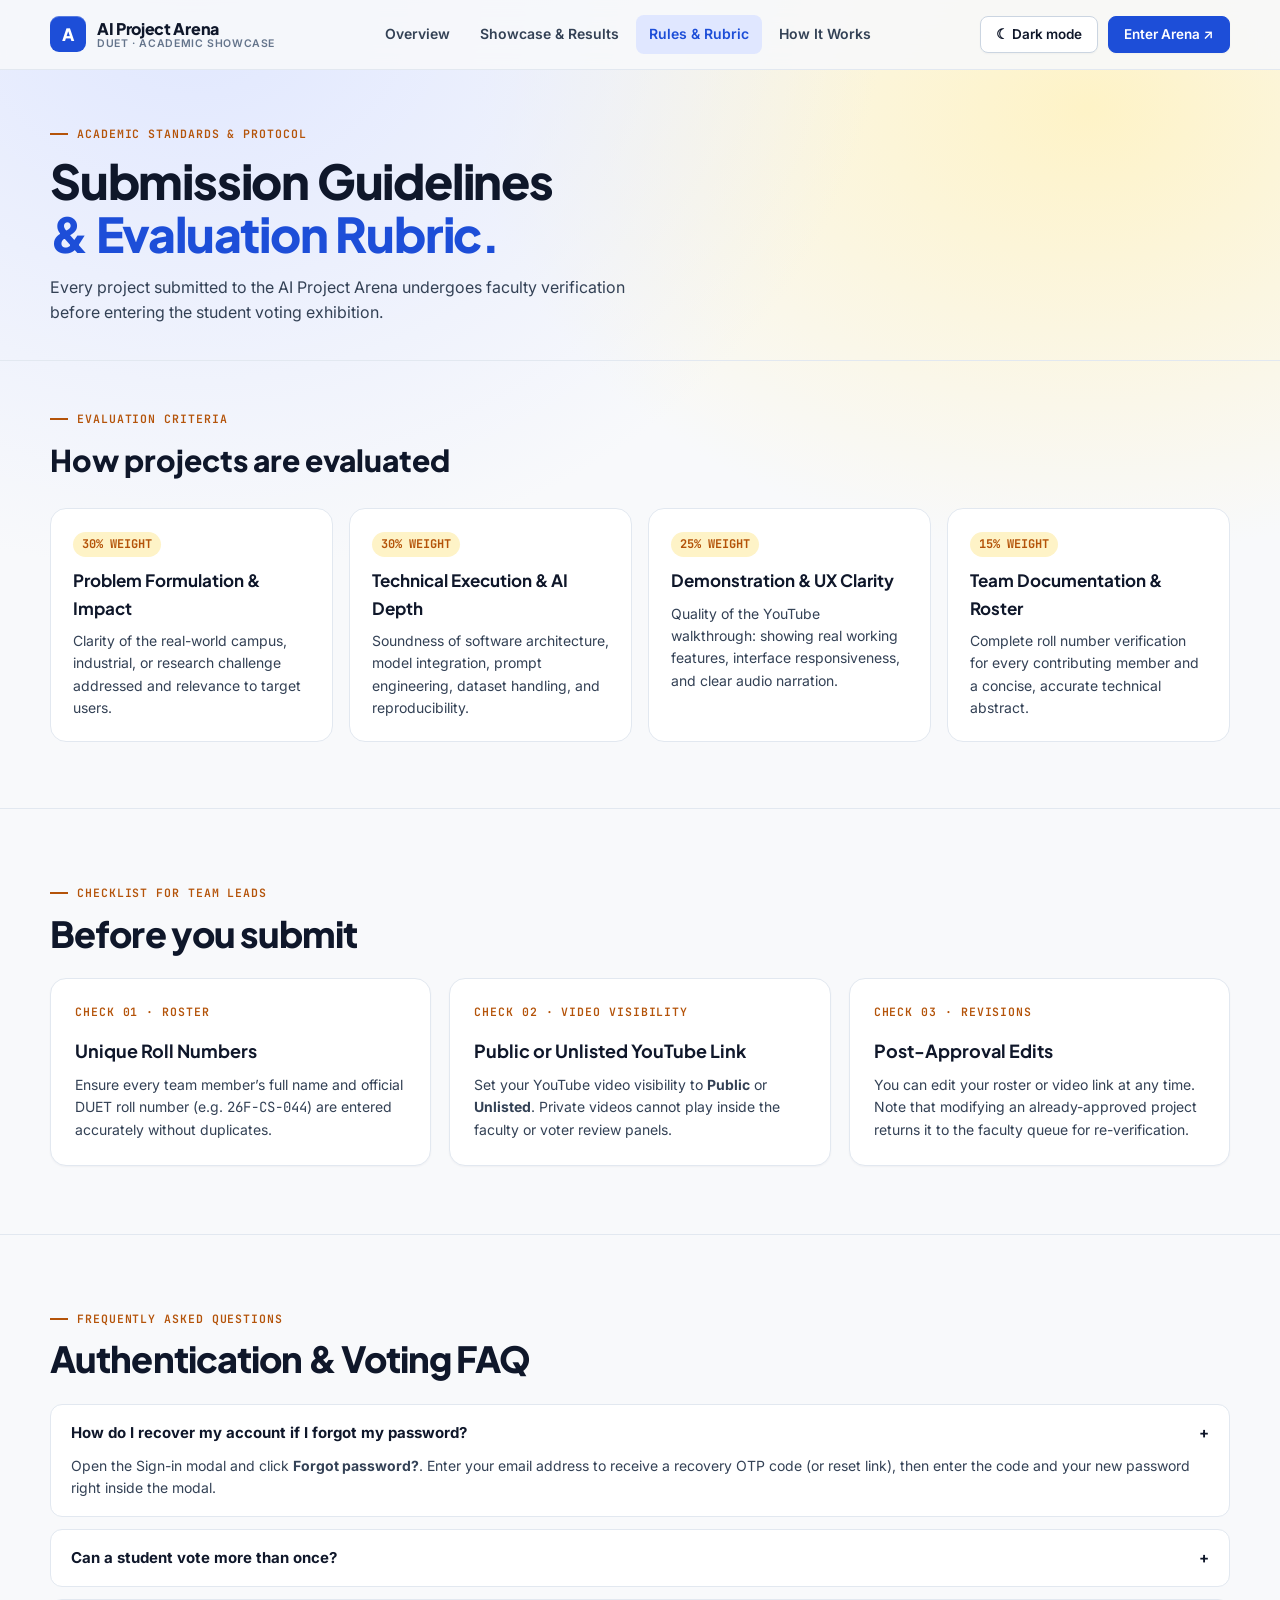
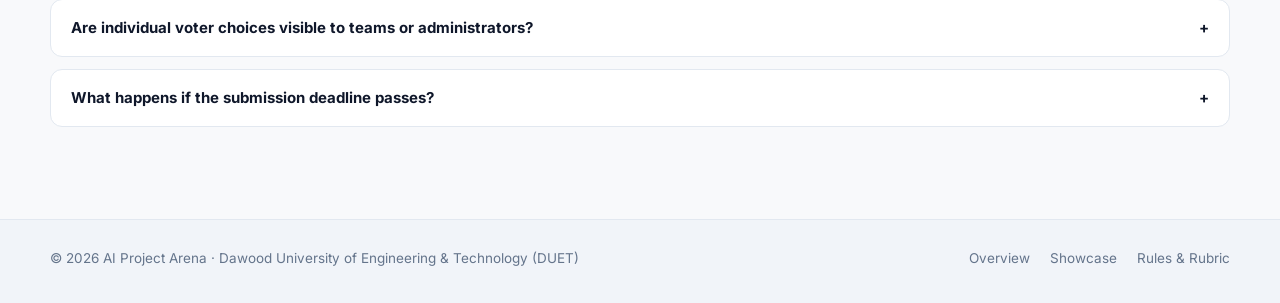
==== commit b7ba8580: "Improve font readability, add profile dropdown menu, restrict OTP to forgot password, and add admin " ====
--- a/guidelines.html
+++ b/guidelines.html
@@ -36,14 +36,14 @@
     <section class="page-hero">
       <div class="wrap">
         <div class="eyebrow">Academic Standards &amp; Protocol</div>
-        <h1>Submission Guidelines<br><span style="font-style:italic;color:var(--primary)">&amp; Evaluation Rubric.</span></h1>
+        <h1>Submission Guidelines<br><span style="color:var(--primary)">&amp; Evaluation Rubric.</span></h1>
         <p>Every project submitted to the AI Project Arena undergoes faculty verification before entering the student voting exhibition.</p>
       </div>
     </section>
 
     <section class="wrap" style="padding:42px 0">
       <div class="eyebrow">Evaluation Criteria</div>
-      <h2 style="font-family:var(--serif);font-weight:400;font-size:34px;margin:8px 0 18px">How projects are evaluated</h2>
+      <h2 style="font-family:var(--display);font-weight:800;font-size:30px;margin:8px 0 18px">How projects are evaluated</h2>
       <div class="rubric-grid">
         <article class="rubric-card">
           <span class="rubric-weight">30% WEIGHT</span>
@@ -98,8 +98,8 @@
         <h2>Authentication &amp; Voting FAQ</h2>
         <div class="faq-list">
           <details class="faq-item" open>
-            <summary>How do I sign in if I forgot my password or prefer not to use one? <span>+</span></summary>
-            <p>Open the sign-in modal on the main page and select either <strong>Email OTP</strong> (to receive a 6-digit one-time verification code in your inbox) or click <strong>Forgot password?</strong> to receive a password reset link.</p>
+            <summary>How do I recover my account if I forgot my password? <span>+</span></summary>
+            <p>Open the Sign-in modal and click <strong>Forgot password?</strong>. Enter your email address to receive a recovery OTP code (or reset link), then enter the code and your new password right inside the modal.</p>
           </details>
           <details class="faq-item">
             <summary>Can a student vote more than once? <span>+</span></summary>
--- a/styles.css
+++ b/styles.css
@@ -1,48 +1,48 @@
 /* ==========================================================================
-   AI PROJECT ARENA — EDITORIAL ACADEMIC & RESEARCH SHOWCASE DESIGN SYSTEM
+   AI PROJECT ARENA — READABLE ACADEMIC & RESEARCH SHOWCASE DESIGN SYSTEM
    Dawood University of Engineering & Technology (DUET)
    ========================================================================== */
 
-@import url('https://fonts.googleapis.com/css2?family=Instrument+Serif:ital@0;1&family=Plus+Jakarta+Sans:wght@400;500;600;700;800&family=JetBrains+Mono:wght@400;500;600&display=swap');
+@import url('https://fonts.googleapis.com/css2?family=Inter:wght@400;500;600;700;800&family=Plus+Jakarta+Sans:wght@600;700;800&family=JetBrains+Mono:wght@400;500;600&display=swap');
 
 :root {
   color-scheme: light;
-  --bg: #f8f7f3;
-  --bg-subtle: #f1efe9;
+  --bg: #f8f9fb;
+  --bg-subtle: #f1f4f9;
   --surface: #ffffff;
   --surface-elevated: #ffffff;
-  --surface-tint: #eef2f8;
+  --surface-tint: #eef3fb;
   --ink: #0f172a;
   --ink-secondary: #334155;
   --muted: #64748b;
-  --line: #e2e0d8;
+  --line: #e2e8f0;
   --line-strong: #cbd5e1;
 
-  --primary: #1a3a6e;
-  --primary-hover: #12284e;
-  --primary-soft: #e8eef7;
-  --accent: #b85d19;
-  --accent-soft: #fdf2e9;
+  --primary: #1d4ed8;
+  --primary-hover: #1e40af;
+  --primary-soft: #e0e7ff;
+  --accent: #b45309;
+  --accent-soft: #fef3c7;
 
   --success: #166534;
   --success-bg: #dcfce7;
   --warning: #92400e;
   --warning-bg: #fef3c7;
-  --danger: #991b1b;
+  --danger: #b91c1c;
   --danger-bg: #fee2e2;
 
   --radius-sm: 8px;
   --radius-md: 12px;
   --radius-lg: 16px;
-  --radius-xl: 22px;
+  --radius-xl: 20px;
 
   --shadow-xs: 0 1px 2px rgba(15, 23, 42, 0.04);
-  --shadow-sm: 0 4px 12px rgba(15, 23, 42, 0.05);
-  --shadow-md: 0 12px 32px rgba(15, 23, 42, 0.07);
-  --shadow-lg: 0 24px 64px rgba(15, 23, 42, 0.14);
-
-  --sans: 'Plus Jakarta Sans', -apple-system, BlinkMacSystemFont, 'Segoe UI', Roboto, sans-serif;
-  --serif: 'Instrument Serif', Georgia, Cambria, serif;
+  --shadow-sm: 0 4px 12px rgba(15, 23, 42, 0.06);
+  --shadow-md: 0 12px 32px rgba(15, 23, 42, 0.08);
+  --shadow-lg: 0 24px 64px rgba(15, 23, 42, 0.16);
+
+  --sans: 'Inter', -apple-system, BlinkMacSystemFont, 'Segoe UI', Roboto, sans-serif;
+  --display: 'Plus Jakarta Sans', 'Inter', -apple-system, BlinkMacSystemFont, sans-serif;
   --mono: 'JetBrains Mono', ui-monospace, SFMono-Regular, Menlo, monospace;
 
   --ease-out: cubic-bezier(0.22, 1, 0.36, 1);
@@ -55,7 +55,7 @@
   --surface: #151e2e;
   --surface-elevated: #1c273b;
   --surface-tint: #17233b;
-  --ink: #f1f5f9;
+  --ink: #f8fafc;
   --ink-secondary: #cbd5e1;
   --muted: #94a3b8;
   --line: #243044;
@@ -63,9 +63,9 @@
 
   --primary: #60a5fa;
   --primary-hover: #93c5fd;
-  --primary-soft: rgba(96, 165, 250, 0.14);
+  --primary-soft: rgba(96, 165, 250, 0.15);
   --accent: #f59e0b;
-  --accent-soft: rgba(245, 158, 11, 0.14);
+  --accent-soft: rgba(245, 158, 11, 0.15);
 
   --success: #4ade80;
   --success-bg: rgba(34, 197, 94, 0.15);
@@ -76,12 +76,17 @@
 
   --shadow-xs: 0 1px 2px rgba(0, 0, 0, 0.25);
   --shadow-sm: 0 4px 12px rgba(0, 0, 0, 0.3);
-  --shadow-md: 0 14px 36px rgba(0, 0, 0, 0.4);
-  --shadow-lg: 0 28px 70px rgba(0, 0, 0, 0.6);
+  --shadow-md: 0 14px 36px rgba(0, 0, 0, 0.45);
+  --shadow-lg: 0 28px 70px rgba(0, 0, 0, 0.65);
 }
 
 *, *::before, *::after {
   box-sizing: border-box;
+}
+
+/* CRITICAL: Ensure the HTML [hidden] attribute is respected even on elements with display:inline-flex or display:flex */
+[hidden] {
+  display: none !important;
 }
 
 html {
@@ -99,7 +104,7 @@
   background-attachment: fixed;
   color: var(--ink);
   font: 15px/1.6 var(--sans);
-  transition: background-color 0.28s var(--ease-out), color 0.28s var(--ease-out);
+  transition: background-color 0.25s var(--ease-out), color 0.25s var(--ease-out);
   min-height: 100vh;
   display: flex;
   flex-direction: column;
@@ -128,15 +133,15 @@
 }
 
 /* ==========================================================================
-   TOP NAVIGATION BAR
+   TOP NAVIGATION BAR & PROFILE DROPDOWN
    ========================================================================== */
 
 .topbar {
   position: sticky;
   top: 0;
   z-index: 40;
-  min-height: 72px;
-  background: color-mix(in srgb, var(--bg) 86%, transparent);
+  height: 70px;
+  background: color-mix(in srgb, var(--bg) 88%, transparent);
   backdrop-filter: blur(14px);
   -webkit-backdrop-filter: blur(14px);
   border-bottom: 1px solid var(--line);
@@ -150,16 +155,19 @@
   align-items: center;
   justify-content: space-between;
   gap: 20px;
+  flex-wrap: nowrap;
 }
 
 .brand {
   display: inline-flex;
   align-items: center;
-  gap: 12px;
-  font-weight: 750;
+  gap: 11px;
+  font-family: var(--display);
+  font-weight: 800;
   font-size: 16px;
-  letter-spacing: -0.025em;
-  color: var(--ink);
+  letter-spacing: -0.02em;
+  color: var(--ink);
+  flex-shrink: 0;
 }
 
 .mark {
@@ -170,9 +178,9 @@
   color: #fff;
   display: grid;
   place-items: center;
-  font-family: var(--serif);
-  font-size: 21px;
-  font-weight: 400;
+  font-family: var(--display);
+  font-size: 17px;
+  font-weight: 800;
   box-shadow: inset 0 1px 0 rgba(255,255,255,0.25);
 }
 
@@ -184,11 +192,12 @@
 .brand-meta {
   display: flex;
   flex-direction: column;
-  line-height: 1.15;
+  line-height: 1.2;
 }
 
 .brand-sub {
-  font-size: 11px;
+  font-family: var(--sans);
+  font-size: 10.5px;
   font-weight: 600;
   letter-spacing: 0.06em;
   text-transform: uppercase;
@@ -198,7 +207,8 @@
 .navlinks {
   display: flex;
   align-items: center;
-  gap: 6px;
+  gap: 4px;
+  white-space: nowrap;
 }
 
 .navlinks a {
@@ -206,8 +216,8 @@
   border-radius: var(--radius-sm);
   color: var(--ink-secondary);
   font-size: 14px;
-  font-weight: 500;
-  transition: color 0.18s ease, background-color 0.18s ease;
+  font-weight: 600;
+  transition: color 0.16s ease, background-color 0.16s ease;
 }
 
 .navlinks a:hover,
@@ -219,8 +229,151 @@
 .navactions {
   display: flex;
   align-items: center;
-  gap: 9px;
-  flex-wrap: wrap;
+  gap: 10px;
+  flex-wrap: nowrap;
+  flex-shrink: 0;
+}
+
+/* Profile Icon & Popover Menu */
+.profile-menu-wrap {
+  position: relative;
+}
+
+.profile-trigger {
+  display: inline-flex;
+  align-items: center;
+  gap: 8px;
+  padding: 5px 10px 5px 6px;
+  border-radius: 999px;
+  border: 1px solid var(--line-strong);
+  background: var(--surface);
+  color: var(--ink);
+  box-shadow: var(--shadow-xs);
+  transition: border-color 0.16s ease, box-shadow 0.16s ease, transform 0.16s ease;
+}
+
+.profile-trigger:hover {
+  border-color: var(--primary);
+  box-shadow: var(--shadow-sm);
+}
+
+.profile-avatar {
+  width: 30px;
+  height: 30px;
+  border-radius: 50%;
+  background: var(--primary);
+  color: #ffffff;
+  display: grid;
+  place-items: center;
+  font-size: 13px;
+  font-weight: 700;
+  letter-spacing: 0.02em;
+}
+
+body.dark-mode .profile-avatar {
+  background: #3b82f6;
+}
+
+.profile-trigger-role {
+  font-family: var(--mono);
+  font-size: 11px;
+  font-weight: 700;
+  text-transform: uppercase;
+  letter-spacing: 0.05em;
+  color: var(--ink-secondary);
+}
+
+.profile-trigger-caret {
+  font-size: 10px;
+  color: var(--muted);
+  transition: transform 0.18s ease;
+}
+
+.profile-menu-wrap.open .profile-trigger-caret {
+  transform: rotate(180deg);
+}
+
+.profile-dropdown {
+  position: absolute;
+  top: calc(100% + 10px);
+  right: 0;
+  width: 270px;
+  background: var(--surface-elevated);
+  border: 1px solid var(--line-strong);
+  border-radius: var(--radius-md);
+  box-shadow: var(--shadow-lg);
+  padding: 14px;
+  z-index: 80;
+  display: none;
+  animation: dropdownFade 0.18s var(--ease-out);
+}
+
+.profile-menu-wrap.open .profile-dropdown {
+  display: block;
+}
+
+@keyframes dropdownFade {
+  from { opacity: 0; transform: translateY(-6px) scale(0.98); }
+  to { opacity: 1; transform: translateY(0) scale(1); }
+}
+
+.profile-dropdown-header {
+  padding-bottom: 12px;
+  margin-bottom: 10px;
+  border-bottom: 1px solid var(--line);
+}
+
+.profile-dropdown-label {
+  font-size: 11px;
+  font-weight: 600;
+  text-transform: uppercase;
+  letter-spacing: 0.06em;
+  color: var(--muted);
+  margin-bottom: 4px;
+  display: flex;
+  align-items: center;
+  justify-content: space-between;
+}
+
+.profile-dropdown-email {
+  font-size: 13.5px;
+  font-weight: 700;
+  color: var(--ink);
+  word-break: break-all;
+  line-height: 1.35;
+}
+
+.profile-dropdown-actions {
+  display: grid;
+  gap: 6px;
+}
+
+.profile-dropdown-btn {
+  width: 100%;
+  text-align: left;
+  padding: 9px 11px;
+  border-radius: var(--radius-sm);
+  border: 1px solid transparent;
+  background: transparent;
+  color: var(--ink);
+  font-size: 13.5px;
+  font-weight: 600;
+  display: flex;
+  align-items: center;
+  justify-content: space-between;
+  transition: background-color 0.15s ease, color 0.15s ease;
+}
+
+.profile-dropdown-btn:hover {
+  background: var(--bg-subtle);
+}
+
+.profile-dropdown-btn.signout-item {
+  color: var(--danger);
+}
+
+.profile-dropdown-btn.signout-item:hover {
+  background: var(--danger-bg);
 }
 
 /* ==========================================================================
@@ -240,6 +393,7 @@
   font-size: 13.5px;
   font-weight: 600;
   line-height: 1.2;
+  white-space: nowrap;
   box-shadow: var(--shadow-xs);
   transition: transform 0.16s var(--ease-out), border-color 0.16s ease, background-color 0.16s ease, box-shadow 0.16s ease;
 }
@@ -321,15 +475,27 @@
   font-family: var(--mono);
   font-size: 11.5px;
   font-weight: 600;
-  letter-spacing: 0.1em;
+  letter-spacing: 0.08em;
   text-transform: uppercase;
 }
 
 .eyebrow::before {
   content: "";
   width: 18px;
-  height: 1.5px;
+  height: 2px;
   background: var(--accent);
+}
+
+.role-pill {
+  font-family: var(--mono);
+  font-size: 10.5px;
+  text-transform: uppercase;
+  letter-spacing: 0.06em;
+  padding: 2px 8px;
+  border-radius: 999px;
+  background: var(--accent-soft);
+  color: var(--accent);
+  font-weight: 700;
 }
 
 /* ==========================================================================
@@ -337,31 +503,30 @@
    ========================================================================== */
 
 .hero {
-  padding: 68px 0 64px;
+  padding: 64px 0 60px;
   display: grid;
   grid-template-columns: 1.15fr 0.85fr;
-  gap: 56px;
+  gap: 52px;
   align-items: center;
 }
 
 .hero h1 {
-  font-family: var(--serif);
-  font-weight: 400;
-  font-size: clamp(46px, 6vw, 72px);
-  line-height: 1.02;
-  letter-spacing: -0.02em;
-  margin: 16px 0 20px;
+  font-family: var(--display);
+  font-weight: 800;
+  font-size: clamp(38px, 5vw, 58px);
+  line-height: 1.08;
+  letter-spacing: -0.03em;
+  margin: 14px 0 18px;
   color: var(--ink);
 }
 
 .hero h1 span {
-  font-style: italic;
   color: var(--primary);
 }
 
 .lead {
-  font-size: 17px;
-  line-height: 1.68;
+  font-size: 16.5px;
+  line-height: 1.65;
   color: var(--ink-secondary);
   max-width: 540px;
   margin: 0 0 28px;
@@ -375,18 +540,18 @@
 
 .heroactions .btn {
   padding: 12px 20px;
-  font-size: 14.5px;
+  font-size: 14px;
 }
 
 .meta {
   display: grid;
   grid-template-columns: repeat(3, minmax(0, 1fr));
   gap: 18px;
-  margin-top: 38px;
+  margin-top: 36px;
   padding-top: 24px;
   border-top: 1px solid var(--line);
   color: var(--muted);
-  font-size: 12.5px;
+  font-size: 13px;
 }
 
 .meta strong {
@@ -413,14 +578,14 @@
   justify-content: space-between;
   align-items: center;
   gap: 12px;
-  margin-bottom: 20px;
+  margin-bottom: 18px;
 }
 
 .showcase-label {
   font-family: var(--mono);
   font-size: 11px;
   text-transform: uppercase;
-  letter-spacing: 0.1em;
+  letter-spacing: 0.08em;
   color: var(--primary);
   font-weight: 600;
 }
@@ -442,7 +607,6 @@
   border-radius: var(--radius-lg);
   padding: 22px;
   box-shadow: var(--shadow-sm);
-  transition: transform 0.22s var(--ease-out), box-shadow 0.22s var(--ease-out);
 }
 
 .project-top,
@@ -487,15 +651,16 @@
 }
 
 .project-card h3 {
-  font-size: 21px;
-  font-weight: 750;
-  letter-spacing: -0.025em;
+  font-family: var(--display);
+  font-size: 20px;
+  font-weight: 700;
+  letter-spacing: -0.02em;
   margin: 14px 0 8px;
   color: var(--ink);
 }
 
 .project-card p {
-  font-size: 13.5px;
+  font-size: 14px;
   color: var(--ink-secondary);
   margin: 0;
   line-height: 1.58;
@@ -512,7 +677,7 @@
   gap: 6px;
   align-items: flex-end;
   height: 52px;
-  margin-top: 22px;
+  margin-top: 20px;
   padding: 10px 12px;
   background: var(--bg-subtle);
   border-radius: var(--radius-sm);
@@ -523,11 +688,6 @@
   background: var(--primary);
   opacity: 0.72;
   border-radius: 3px 3px 0 0;
-  transition: height 0.4s var(--ease-out), opacity 0.2s ease;
-}
-
-.project-card:hover .bars i {
-  opacity: 0.95;
 }
 
 .bars i:nth-child(1) { height: 38%; }
@@ -547,11 +707,11 @@
 }
 
 .role-chooser h2 {
-  font-family: var(--serif);
-  font-weight: 400;
-  font-size: clamp(32px, 4.5vw, 44px);
-  letter-spacing: -0.02em;
-  margin: 8px 0 24px;
+  font-family: var(--display);
+  font-weight: 800;
+  font-size: clamp(26px, 3.6vw, 36px);
+  letter-spacing: -0.025em;
+  margin: 8px 0 22px;
 }
 
 .role-grid {
@@ -566,14 +726,13 @@
   align-items: flex-start;
   text-align: left;
   width: 100%;
-  padding: 28px;
+  padding: 26px;
   border: 1px solid var(--line);
   border-radius: var(--radius-lg);
   background: var(--surface);
   color: var(--ink);
   box-shadow: var(--shadow-xs);
-  position: relative;
-  transition: transform 0.22s var(--ease-out), border-color 0.22s ease, box-shadow 0.22s ease;
+  transition: transform 0.2s var(--ease-out), border-color 0.2s ease, box-shadow 0.2s ease;
 }
 
 .role-card:hover {
@@ -606,7 +765,7 @@
   font-family: var(--mono);
   font-size: 11px;
   text-transform: uppercase;
-  letter-spacing: 0.08em;
+  letter-spacing: 0.06em;
   color: var(--muted);
   padding: 4px 9px;
   border-radius: 999px;
@@ -615,8 +774,9 @@
 
 .role-card strong {
   display: block;
+  font-family: var(--display);
   font-size: 20px;
-  font-weight: 750;
+  font-weight: 700;
   letter-spacing: -0.02em;
   margin: 0 0 6px;
 }
@@ -624,13 +784,13 @@
 .role-card > span {
   font-size: 14px;
   color: var(--ink-secondary);
-  line-height: 1.55;
+  line-height: 1.58;
   margin-bottom: 18px;
 }
 
 .role-cta {
   margin-top: auto;
-  font-size: 13px;
+  font-size: 13.5px;
   font-weight: 700;
   color: var(--primary);
   display: inline-flex;
@@ -643,7 +803,7 @@
    ========================================================================== */
 
 .section {
-  padding: 72px 0;
+  padding: 68px 0;
   border-top: 1px solid var(--line);
 }
 
@@ -652,15 +812,15 @@
   justify-content: space-between;
   gap: 30px;
   align-items: flex-end;
-  margin-bottom: 34px;
+  margin-bottom: 32px;
 }
 
 .section h2 {
-  font-family: var(--serif);
-  font-weight: 400;
-  font-size: clamp(32px, 4.5vw, 46px);
-  letter-spacing: -0.02em;
-  line-height: 1.08;
+  font-family: var(--display);
+  font-weight: 800;
+  font-size: clamp(26px, 3.6vw, 36px);
+  letter-spacing: -0.025em;
+  line-height: 1.15;
   margin: 10px 0 0;
 }
 
@@ -678,17 +838,11 @@
 }
 
 .step {
-  padding: 26px;
+  padding: 24px;
   border: 1px solid var(--line);
   border-radius: var(--radius-lg);
   background: var(--surface);
   box-shadow: var(--shadow-xs);
-  transition: transform 0.2s var(--ease-out), border-color 0.2s ease;
-}
-
-.step:hover {
-  transform: translateY(-2px);
-  border-color: var(--line-strong);
 }
 
 .stepnum {
@@ -696,13 +850,14 @@
   font-family: var(--mono);
   font-size: 11.5px;
   font-weight: 600;
-  letter-spacing: 0.1em;
+  letter-spacing: 0.08em;
 }
 
 .step h3 {
+  font-family: var(--display);
   font-size: 18px;
   font-weight: 700;
-  margin: 18px 0 8px;
+  margin: 16px 0 8px;
   color: var(--ink);
 }
 
@@ -718,10 +873,10 @@
 }
 
 .cta {
-  background: linear-gradient(135deg, #12284e 0%, #1a3a6e 60%, #234b8a 100%);
+  background: linear-gradient(135deg, #1e3a8a 0%, #1d4ed8 100%);
   color: #ffffff;
   border-radius: var(--radius-xl);
-  padding: 44px 48px;
+  padding: 40px 44px;
   display: flex;
   justify-content: space-between;
   align-items: center;
@@ -730,63 +885,26 @@
 }
 
 .cta h2 {
-  font-family: var(--serif);
-  font-weight: 400;
-  font-size: clamp(30px, 4vw, 40px);
+  font-family: var(--display);
+  font-weight: 800;
+  font-size: clamp(24px, 3.2vw, 32px);
+  letter-spacing: -0.02em;
   margin: 0 0 8px;
   color: #ffffff;
 }
 
 .cta p {
   margin: 0;
-  color: rgba(255, 255, 255, 0.84);
+  color: rgba(255, 255, 255, 0.88);
   font-size: 15px;
 }
 
 .cta .btn {
   background: #ffffff;
   border-color: #ffffff;
-  color: #12284e;
+  color: #1e3a8a;
   white-space: nowrap;
   padding: 12px 22px;
-  font-weight: 700;
-}
-
-.cta .btn:hover {
-  background: #f1f5f9;
-  border-color: #f1f5f9;
-}
-
-/* ==========================================================================
-   USER CHIP & PROFILE MENU
-   ========================================================================== */
-
-.user-chip {
-  display: inline-flex;
-  align-items: center;
-  gap: 8px;
-  padding: 6px 12px;
-  border-radius: 999px;
-  background: var(--primary-soft);
-  border: 1px solid color-mix(in srgb, var(--primary) 22%, transparent);
-  font-size: 12.5px;
-  font-weight: 600;
-  color: var(--primary);
-  max-width: 240px;
-  overflow: hidden;
-  text-overflow: ellipsis;
-  white-space: nowrap;
-}
-
-.role-pill {
-  font-family: var(--mono);
-  font-size: 10.5px;
-  text-transform: uppercase;
-  letter-spacing: 0.06em;
-  padding: 3px 8px;
-  border-radius: 999px;
-  background: var(--accent-soft);
-  color: var(--accent);
   font-weight: 700;
 }
 
@@ -798,13 +916,13 @@
 .voter-dashboard,
 .admin-dashboard {
   display: none;
-  padding: 44px 0 76px;
+  padding: 40px 0 76px;
   border-top: 1px solid var(--line);
-  animation: workspaceFadeIn 0.32s var(--ease-out);
+  animation: workspaceFadeIn 0.28s var(--ease-out);
 }
 
 @keyframes workspaceFadeIn {
-  from { opacity: 0; transform: translateY(8px); }
+  from { opacity: 0; transform: translateY(6px); }
   to { opacity: 1; transform: translateY(0); }
 }
 
@@ -825,10 +943,10 @@
 }
 
 .dash-head h2 {
-  font-family: var(--serif);
-  font-weight: 400;
-  font-size: clamp(30px, 4vw, 40px);
-  letter-spacing: -0.02em;
+  font-family: var(--display);
+  font-weight: 800;
+  font-size: clamp(26px, 3.5vw, 34px);
+  letter-spacing: -0.025em;
   margin: 6px 0;
 }
 
@@ -933,23 +1051,24 @@
 .group-panel h3,
 .admin-panel h3,
 .vote-stats h3 {
+  font-family: var(--display);
   margin: 0 0 8px;
   font-size: 18px;
-  font-weight: 750;
-  letter-spacing: -0.02em;
+  font-weight: 700;
+  letter-spacing: -0.015em;
 }
 
 .dash-help {
   color: var(--muted);
-  font-size: 13px;
+  font-size: 13.5px;
   margin: 0 0 16px;
-  line-height: 1.5;
+  line-height: 1.55;
 }
 
 .dash-field {
   display: block;
   margin: 14px 0;
-  font-size: 13px;
+  font-size: 13.5px;
   font-weight: 600;
   color: var(--ink-secondary);
 }
@@ -1001,7 +1120,7 @@
   background: var(--surface);
   color: var(--ink);
   font: inherit;
-  font-size: 13px;
+  font-size: 13.5px;
 }
 
 .member-remove {
@@ -1021,7 +1140,7 @@
 .dash-message,
 .admin-message,
 .voter-message {
-  font-size: 13px;
+  font-size: 13.5px;
   min-height: 20px;
   margin-top: 10px;
   color: var(--success);
@@ -1051,7 +1170,7 @@
   border: 1px solid var(--line);
   background: var(--bg-subtle);
   border-radius: var(--radius-md);
-  font-size: 13px;
+  font-size: 13.5px;
 }
 
 .member-edit-row {
@@ -1081,7 +1200,7 @@
   border: 1px solid color-mix(in srgb, var(--primary) 20%, transparent);
   padding: 12px 16px;
   border-radius: var(--radius-md);
-  font-size: 13px;
+  font-size: 13.5px;
   color: var(--ink-secondary);
   margin: 14px 0;
   display: flex;
@@ -1121,7 +1240,7 @@
 }
 
 .youtube-link-note {
-  font-size: 12px;
+  font-size: 12.5px;
   color: var(--muted);
   margin: -6px 0 14px;
 }
@@ -1156,7 +1275,7 @@
   border-radius: var(--radius-sm);
   background: var(--bg);
   color: var(--ink);
-  font-size: 13.5px;
+  font-size: 14px;
 }
 
 .search-input-wrap input:focus {
@@ -1168,7 +1287,7 @@
   display: flex;
   align-items: center;
   gap: 12px;
-  font-size: 13px;
+  font-size: 13.5px;
   color: var(--muted);
 }
 
@@ -1193,19 +1312,16 @@
   border-color: var(--line-strong);
 }
 
-.voter-card.voted-card {
-  border-color: var(--success);
-  box-shadow: 0 0 0 2px var(--success-bg);
-}
-
 .voter-card h3 {
+  font-family: var(--display);
   margin: 8px 0;
-  font-size: 20px;
-  letter-spacing: -0.02em;
+  font-size: 19px;
+  font-weight: 700;
+  letter-spacing: -0.015em;
 }
 
 .voter-card p {
-  font-size: 13.5px;
+  font-size: 14px;
   color: var(--ink-secondary);
   margin: 0 0 12px;
   line-height: 1.6;
@@ -1291,10 +1407,10 @@
 
 .admin-stat strong {
   display: block;
-  font-family: var(--serif);
-  font-weight: 400;
-  font-size: 36px;
-  line-height: 1.1;
+  font-family: var(--display);
+  font-weight: 800;
+  font-size: 32px;
+  line-height: 1.15;
   margin-top: 6px;
   color: var(--ink);
 }
@@ -1324,7 +1440,7 @@
 }
 
 .admin-settings label {
-  font-size: 13px;
+  font-size: 13.5px;
   font-weight: 600;
   color: var(--ink-secondary);
   min-width: 0;
@@ -1362,12 +1478,12 @@
 
 .admin-filter-bar input,
 .admin-filter-bar select {
-  padding: 8px 12px;
+  padding: 9px 12px;
   border: 1px solid var(--line-strong);
   border-radius: var(--radius-sm);
   background: var(--bg);
   color: var(--ink);
-  font-size: 13px;
+  font-size: 13.5px;
 }
 
 .admin-filter-bar input {
@@ -1387,14 +1503,16 @@
 }
 
 .admin-submission h4 {
+  font-family: var(--display);
   margin: 0 0 4px;
   font-size: 18px;
+  font-weight: 700;
 }
 
 .admin-submission p {
   margin: 8px 0;
   color: var(--ink-secondary);
-  font-size: 13.5px;
+  font-size: 14px;
   white-space: pre-wrap;
   overflow-wrap: anywhere;
 }
@@ -1414,7 +1532,7 @@
   display: flex;
   gap: 6px;
   flex-wrap: wrap;
-  margin: 4px 0 10px;
+  margin: 4px 0 12px;
 }
 
 .preset-chip {
@@ -1422,8 +1540,8 @@
   background: var(--bg-subtle);
   color: var(--ink-secondary);
   border-radius: 999px;
-  padding: 4px 10px;
-  font-size: 11.5px;
+  padding: 5px 11px;
+  font-size: 12px;
   font-weight: 500;
   transition: border-color 0.15s ease, color 0.15s ease;
 }
@@ -1437,6 +1555,7 @@
   display: flex;
   gap: 8px;
   flex-wrap: wrap;
+  align-items: center;
 }
 
 .admin-actions .btn {
@@ -1466,7 +1585,7 @@
   background: var(--bg-subtle);
   border-radius: var(--radius-sm);
   padding: 12px 14px;
-  font-size: 13.5px;
+  font-size: 14px;
 }
 
 .rank-badge {
@@ -1531,7 +1650,7 @@
   border: 1px solid var(--line);
   border-radius: var(--radius-sm);
   background: var(--bg-subtle);
-  font-size: 13.5px;
+  font-size: 14px;
 }
 
 .approved-mini > div:first-child {
@@ -1546,7 +1665,7 @@
 
 .approved-mini span:not(.dash-status) {
   color: var(--muted);
-  font-size: 12px;
+  font-size: 12.5px;
 }
 
 .admin-member-list {
@@ -1554,7 +1673,7 @@
   margin: 8px 0;
   background: var(--bg-subtle);
   border-radius: var(--radius-sm);
-  font-size: 12.5px;
+  font-size: 13px;
   display: grid;
   gap: 4px;
 }
@@ -1566,10 +1685,6 @@
   color: var(--muted);
 }
 
-.admin-management[hidden] {
-  display: none;
-}
-
 .admin-access-form {
   display: flex;
   align-items: flex-end;
@@ -1598,7 +1713,7 @@
   border: 1px solid var(--line);
   border-radius: var(--radius-sm);
   background: var(--bg-subtle);
-  font-size: 13px;
+  font-size: 13.5px;
 }
 
 /* Vote table */
@@ -1650,15 +1765,16 @@
    ========================================================================== */
 
 .page-hero {
-  padding: 52px 0 36px;
+  padding: 48px 0 34px;
   border-bottom: 1px solid var(--line);
 }
 
 .page-hero h1 {
-  font-family: var(--serif);
-  font-weight: 400;
-  font-size: clamp(38px, 5vw, 56px);
-  line-height: 1.05;
+  font-family: var(--display);
+  font-weight: 800;
+  font-size: clamp(32px, 4.5vw, 48px);
+  letter-spacing: -0.025em;
+  line-height: 1.1;
   margin: 12px 0 14px;
 }
 
@@ -1696,13 +1812,15 @@
 }
 
 .rubric-card h3 {
+  font-family: var(--display);
   margin: 0 0 8px;
   font-size: 17px;
+  font-weight: 700;
 }
 
 .rubric-card p {
   margin: 0;
-  font-size: 13.5px;
+  font-size: 14px;
   color: var(--ink-secondary);
 }
 
@@ -1747,7 +1865,7 @@
   padding: 28px 0 34px;
   border-top: 1px solid var(--line);
   color: var(--muted);
-  font-size: 13px;
+  font-size: 13.5px;
   background: var(--bg-subtle);
 }
 
@@ -1796,7 +1914,7 @@
    RESPONSIVE BREAKPOINTS
    ========================================================================== */
 
-@media (max-width: 920px) {
+@media (max-width: 960px) {
   .hero {
     grid-template-columns: 1fr;
     gap: 36px;
@@ -1816,7 +1934,7 @@
   }
 }
 
-@media (max-width: 760px) {
+@media (max-width: 780px) {
   .wrap {
     width: calc(100% - 32px);
   }
@@ -1864,6 +1982,9 @@
     flex-direction: column;
     align-items: flex-start;
   }
+  .brand-sub {
+    display: none;
+  }
 }
 
 @media (prefers-reduced-motion: reduce) {
--- a/login.css
+++ b/login.css
@@ -1,5 +1,5 @@
 /* ==========================================================================
-   AUTHENTICATION, EMAIL OTP & PASSWORD RECOVERY MODAL
+   AUTHENTICATION & PASSWORD RECOVERY (EMAIL OTP) MODAL
    ========================================================================== */
 
 .auth-modal {
@@ -16,7 +16,7 @@
 
 .auth-modal.open {
   display: grid;
-  animation: authBackdropIn 0.22s ease;
+  animation: authBackdropIn 0.2s ease;
 }
 
 @keyframes authBackdropIn {
@@ -27,21 +27,21 @@
 .auth-panel {
   position: relative;
   width: 100%;
-  max-width: 460px;
+  max-width: 440px;
   max-height: 92vh;
   overflow-y: auto;
-  padding: 32px;
+  padding: 30px;
   border-radius: 18px;
   background: var(--surface, #ffffff);
   color: var(--ink, #0f172a);
-  border: 1px solid var(--line, #e2e0d8);
-  font-family: var(--sans, system-ui, -apple-system, sans-serif);
-  box-shadow: 0 28px 70px rgba(15, 23, 42, 0.26);
-  animation: authPanelIn 0.26s cubic-bezier(0.22, 1, 0.36, 1);
+  border: 1px solid var(--line, #e2e8f0);
+  font-family: var(--sans, 'Inter', system-ui, sans-serif);
+  box-shadow: 0 28px 70px rgba(15, 23, 42, 0.28);
+  animation: authPanelIn 0.24s cubic-bezier(0.22, 1, 0.36, 1);
 }
 
 @keyframes authPanelIn {
-  from { opacity: 0; transform: translateY(10px) scale(0.985); }
+  from { opacity: 0; transform: translateY(8px) scale(0.985); }
   to { opacity: 1; transform: translateY(0) scale(1); }
 }
 
@@ -64,7 +64,7 @@
 }
 
 .auth-close:hover {
-  background: var(--bg-subtle, #f1efe9);
+  background: var(--bg-subtle, #f1f4f9);
   color: var(--ink, #0f172a);
 }
 
@@ -73,17 +73,17 @@
   font-size: 11px;
   font-weight: 600;
   text-transform: uppercase;
-  letter-spacing: 0.1em;
-  color: var(--accent, #b85d19);
+  letter-spacing: 0.08em;
+  color: var(--accent, #b45309);
   margin-bottom: 6px;
 }
 
 .auth-panel h2 {
   margin: 0 0 6px;
-  font-family: var(--serif, Georgia, serif);
-  font-weight: 400;
-  font-size: 2rem;
-  letter-spacing: -0.02em;
+  font-family: var(--display, 'Plus Jakarta Sans', sans-serif);
+  font-weight: 800;
+  font-size: 1.65rem;
+  letter-spacing: -0.025em;
   color: var(--ink, #0f172a);
 }
 
@@ -99,10 +99,10 @@
   display: grid;
   grid-template-columns: 1fr 1fr;
   gap: 8px;
-  margin-bottom: 16px;
+  margin-bottom: 14px;
   padding: 5px;
-  background: var(--bg-subtle, #f1efe9);
-  border: 1px solid var(--line, #e2e0d8);
+  background: var(--bg-subtle, #f1f4f9);
+  border: 1px solid var(--line, #e2e8f0);
   border-radius: 11px;
 }
 
@@ -112,7 +112,7 @@
   padding: 9px 10px;
   background: transparent;
   color: var(--ink-secondary, #334155);
-  font-size: 12.5px;
+  font-size: 13px;
   font-weight: 600;
   cursor: pointer;
   display: flex;
@@ -124,35 +124,35 @@
 
 .auth-role-btn.active {
   background: var(--surface, #ffffff);
-  color: var(--primary, #1a3a6e);
+  color: var(--primary, #1d4ed8);
   box-shadow: 0 2px 6px rgba(15, 23, 42, 0.08);
 }
 
-/* Mode Tabs (Sign in / Create account / Email OTP) */
+/* 2-Tab Mode Switcher (Sign in / Create account) */
 .auth-tabs {
   display: grid;
-  grid-template-columns: repeat(3, 1fr);
-  gap: 6px;
+  grid-template-columns: 1fr 1fr;
+  gap: 8px;
   margin-bottom: 16px;
 }
 
 .auth-tabs button {
   font: inherit;
-  font-size: 12.5px;
-  padding: 9px 10px;
+  font-size: 13.5px;
+  padding: 10px 12px;
   border-radius: 9px;
   cursor: pointer;
-  border: 1px solid var(--line, #e2e0d8);
-  background: var(--bg-subtle, #f1efe9);
+  border: 1px solid var(--line, #e2e8f0);
+  background: var(--bg-subtle, #f1f4f9);
   color: var(--ink-secondary, #334155);
   font-weight: 600;
   transition: border-color 0.15s ease, background-color 0.15s ease, color 0.15s ease;
 }
 
 .auth-tabs button.active {
-  border-color: var(--primary, #1a3a6e);
-  background: var(--primary-soft, #e8eef7);
-  color: var(--primary, #1a3a6e);
+  border-color: var(--primary, #1d4ed8);
+  background: var(--primary-soft, #e0e7ff);
+  color: var(--primary, #1d4ed8);
 }
 
 #googleSignIn {
@@ -174,8 +174,8 @@
 }
 
 #googleSignIn:hover {
-  border-color: var(--primary, #1a3a6e);
-  background: var(--bg-subtle, #f1efe9);
+  border-color: var(--primary, #1d4ed8);
+  background: var(--bg-subtle, #f1f4f9);
 }
 
 .auth-or {
@@ -194,13 +194,13 @@
   content: "";
   flex: 1;
   height: 1px;
-  background: var(--line, #e2e0d8);
+  background: var(--line, #e2e8f0);
 }
 
 #authForm label {
   display: block;
   margin-bottom: 12px;
-  font-size: 0.85rem;
+  font-size: 0.86rem;
   font-weight: 600;
   color: var(--ink-secondary, #334155);
 }
@@ -216,7 +216,7 @@
   font-weight: 400;
   border: 1px solid var(--line-strong, #cbd5e1);
   border-radius: 9px;
-  background: var(--bg, #f8f7f3);
+  background: var(--bg, #f8f9fb);
   color: var(--ink, #0f172a);
   box-sizing: border-box;
   transition: border-color 0.15s ease, box-shadow 0.15s ease;
@@ -225,8 +225,8 @@
 #authForm input:focus,
 #authForm select:focus {
   outline: none;
-  border-color: var(--primary, #1a3a6e);
-  box-shadow: 0 0 0 3px var(--primary-soft, #e8eef7);
+  border-color: var(--primary, #1d4ed8);
+  box-shadow: 0 0 0 3px var(--primary-soft, #e0e7ff);
 }
 
 .password-field-wrap {
@@ -253,8 +253,8 @@
 }
 
 .password-toggle-btn:hover {
-  color: var(--primary, #1a3a6e);
-  background: var(--primary-soft, #e8eef7);
+  color: var(--primary, #1d4ed8);
+  background: var(--primary-soft, #e0e7ff);
 }
 
 .otp-code-input {
@@ -270,14 +270,14 @@
   align-items: center;
   gap: 10px;
   margin: -2px 0 12px;
-  font-size: 12.5px;
+  font-size: 13px;
 }
 
 .auth-link-btn {
   border: 0;
   background: transparent;
-  color: var(--primary, #1a3a6e);
-  font-size: 12.5px;
+  color: var(--primary, #1d4ed8);
+  font-size: 13px;
   font-weight: 600;
   padding: 2px 0;
   cursor: pointer;
@@ -293,16 +293,16 @@
   padding: 12px 16px;
   border-radius: 10px;
   border: none;
-  background: var(--primary, #1a3a6e);
+  background: var(--primary, #1d4ed8);
   color: #ffffff;
   font-size: 14px;
   font-weight: 650;
   cursor: pointer;
-  transition: background-color 0.15s ease, transform 0.15s ease;
+  transition: background-color 0.15s ease;
 }
 
 #authSubmit:hover:not(:disabled) {
-  background: var(--primary-hover, #12284e);
+  background: var(--primary-hover, #1e40af);
 }
 
 body.dark-mode #authSubmit {
@@ -331,5 +331,5 @@
 
 #authMessage[data-error="true"] {
   background: var(--danger-bg, #fee2e2);
-  color: var(--danger, #991b1b);
-}
+  color: var(--danger, #b91c1c);
+}
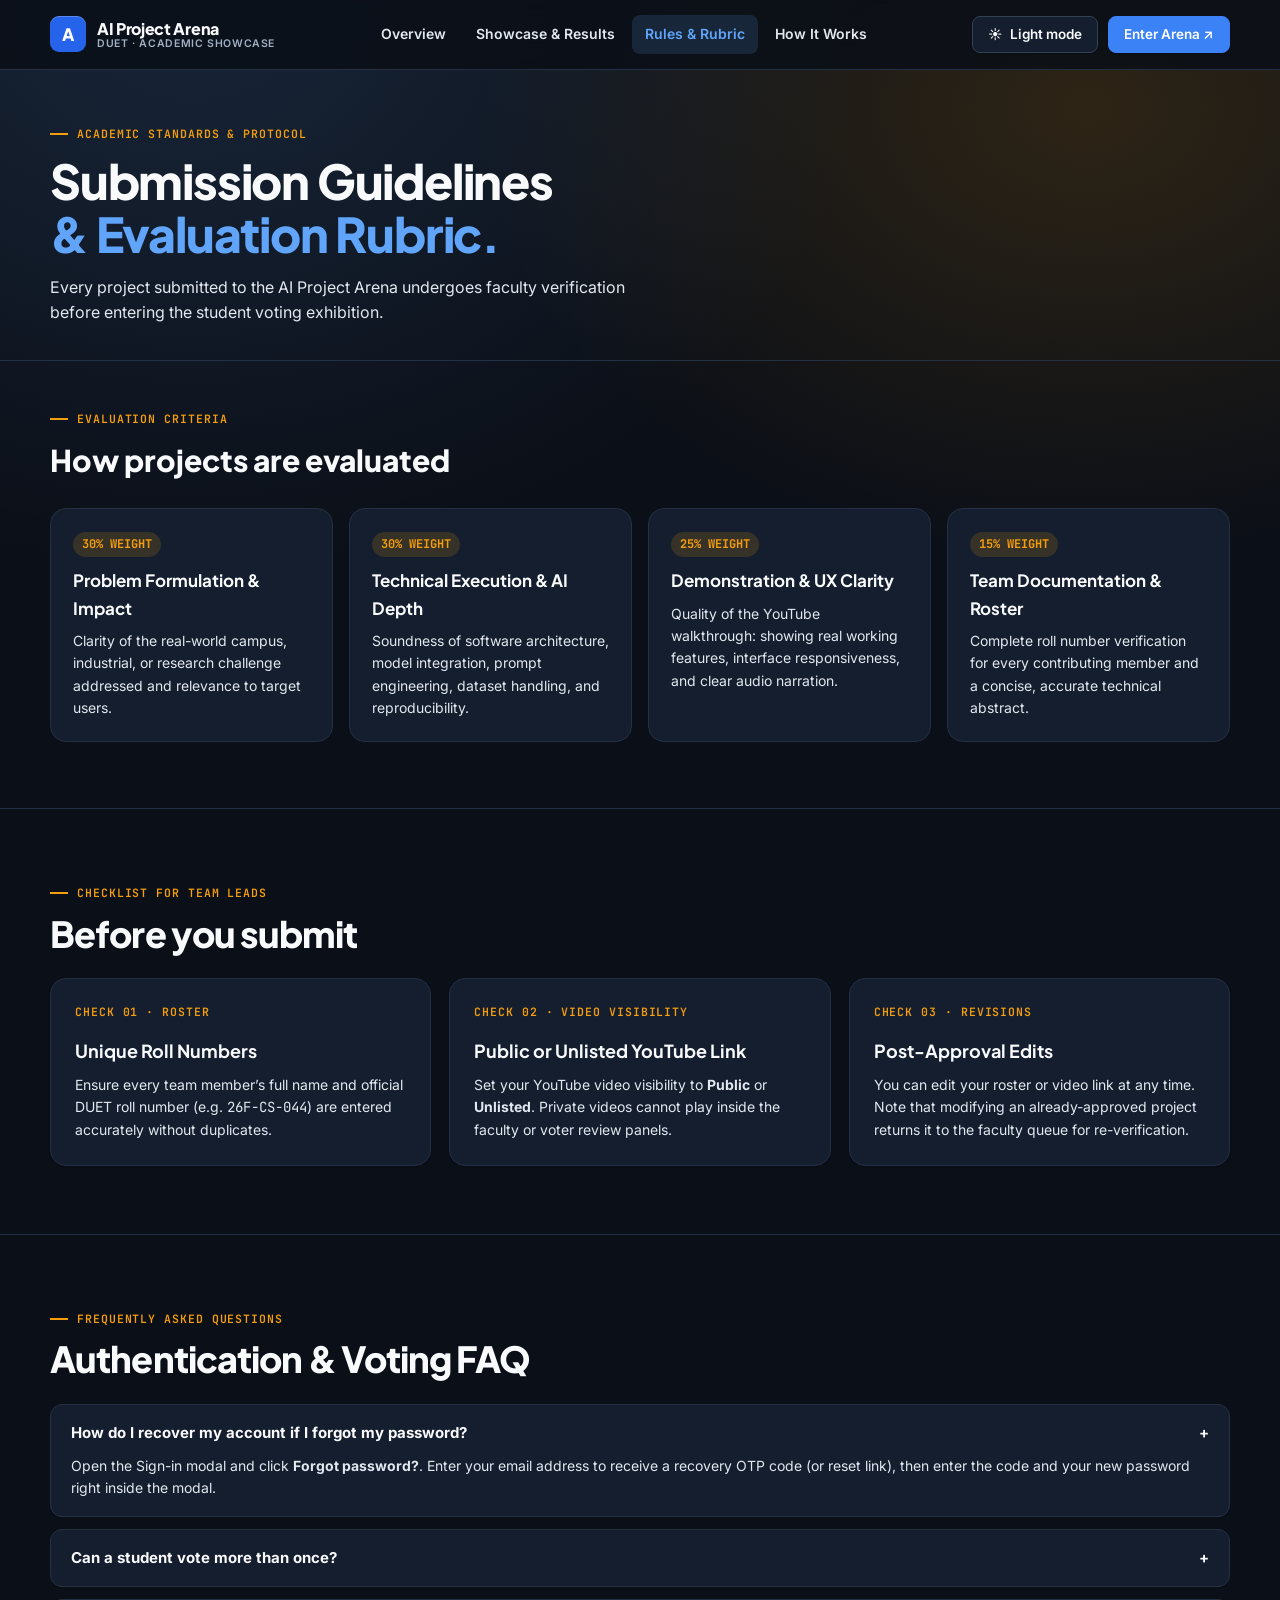
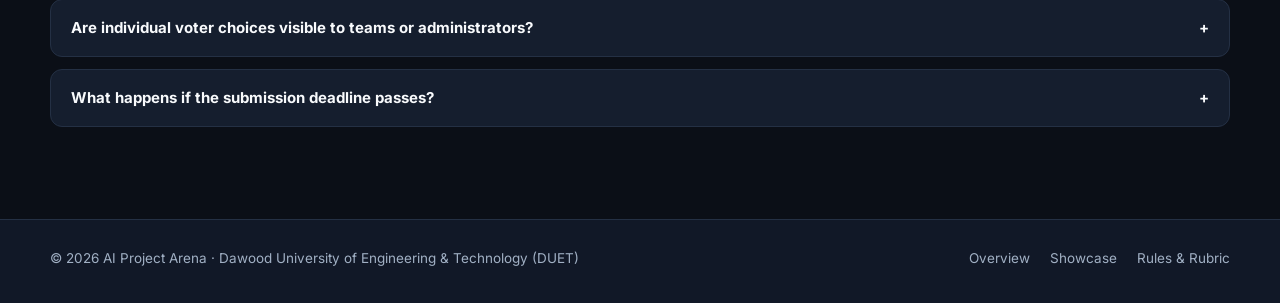
==== commit a7febce9: "feat: default dark mode, mobile login modal fix, rejected videos gallery & permanent delete" ====
--- a/guidelines.html
+++ b/guidelines.html
@@ -3,13 +3,13 @@
 <head>
   <meta charset="utf-8" />
   <meta name="viewport" content="width=device-width, initial-scale=1" />
-  <meta name="theme-color" content="#f8f7f3" />
+  <meta name="theme-color" content="#0b0f17" />
   <meta name="description" content="Official rules, evaluation rubric, and submission guidelines for the AI Project Arena." />
   <title>Rules &amp; Rubric — AI Project Arena</title>
   <link rel="stylesheet" href="styles.css" />
   <link rel="stylesheet" href="login.css" />
 </head>
-<body>
+<body class="dark-mode">
   <header class="topbar">
     <div class="wrap nav">
       <a class="brand" href="index.html">
@@ -26,7 +26,9 @@
         <a href="index.html#process">How It Works</a>
       </nav>
       <div class="navactions">
-        <button class="btn" id="themeToggle" type="button" aria-label="Toggle dark mode">☾ Dark mode</button>
+        <button class="btn" id="themeToggle" type="button" aria-label="Toggle theme" aria-pressed="true">
+          <span class="theme-icon" aria-hidden="true">☀</span><span class="theme-label">Light mode</span>
+        </button>
         <a class="btn primary" href="index.html#roleChooser">Enter Arena ↗</a>
       </div>
     </div>
--- a/styles.css
+++ b/styles.css
@@ -1911,14 +1911,21 @@
 }
 
 /* ==========================================================================
-   RESPONSIVE BREAKPOINTS
+   MOBILE MENU BUTTON & RESPONSIVE BREAKPOINTS
    ========================================================================== */
 
-@media (max-width: 960px) {
+.mobile-menu-btn {
+  display: none;
+  padding: 8px 11px;
+  font-size: 16px;
+  line-height: 1;
+}
+
+@media (max-width: 980px) {
   .hero {
     grid-template-columns: 1fr;
-    gap: 36px;
-    padding: 48px 0;
+    gap: 32px;
+    padding: 40px 0 44px;
   }
   .workflow-stepper {
     grid-template-columns: repeat(2, minmax(0, 1fr));
@@ -1934,56 +1941,542 @@
   }
 }
 
-@media (max-width: 780px) {
+@media (max-width: 820px) {
   .wrap {
-    width: calc(100% - 32px);
-  }
+    width: calc(100% - 28px);
+  }
+
+  /* Compact single-line header with slide-down navigation drawer */
+  .topbar {
+    height: 62px;
+  }
+
+  .nav {
+    gap: 10px;
+  }
+
+  .brand {
+    font-size: 15px;
+    gap: 9px;
+  }
+
+  .mark {
+    width: 32px;
+    height: 32px;
+    font-size: 15px;
+    border-radius: 8px;
+  }
+
+  .brand-sub {
+    display: none;
+  }
+
+  .mobile-menu-btn {
+    display: inline-flex;
+  }
+
   .navlinks {
     display: none;
-  }
+    position: absolute;
+    top: 62px;
+    left: 0;
+    right: 0;
+    background: var(--surface-elevated);
+    border-bottom: 1px solid var(--line-strong);
+    box-shadow: var(--shadow-lg);
+    padding: 12px 16px 16px;
+    flex-direction: column;
+    align-items: stretch;
+    gap: 4px;
+    z-index: 75;
+    animation: dropdownFade 0.18s var(--ease-out);
+  }
+
+  body.mobile-nav-open .navlinks {
+    display: flex;
+  }
+
+  .navlinks a {
+    padding: 11px 14px;
+    font-size: 14.5px;
+    border-radius: var(--radius-sm);
+  }
+
+  .navactions {
+    gap: 6px;
+  }
+
+  .navactions .btn {
+    padding: 7px 11px;
+    font-size: 12.5px;
+  }
+
+  /* Compact theme button to icon-only on mobile so header never overflows */
+  #themeToggle .theme-label {
+    display: none;
+  }
+
+  #themeToggle {
+    padding: 7px 10px;
+  }
+
+  /* Hide redundant Join Arena button in header on mobile since Sign In & Hero CTA are right below */
+  #headerChooseRole {
+    display: none;
+  }
+
+  /* Profile dropdown anchored cleanly inside mobile viewport */
+  .profile-trigger {
+    padding: 4px 8px 4px 4px;
+    gap: 6px;
+  }
+
+  .profile-avatar {
+    width: 28px;
+    height: 28px;
+    font-size: 12px;
+  }
+
+  .profile-dropdown {
+    position: fixed;
+    top: 68px;
+    right: 14px;
+    left: 14px;
+    width: auto;
+    max-width: 360px;
+    margin-left: auto;
+  }
+
+  /* Hero & Showcase Mobile Polish */
+  .hero h1 {
+    font-size: clamp(32px, 8.5vw, 44px);
+    line-height: 1.1;
+    margin: 12px 0 14px;
+  }
+
+  .lead {
+    font-size: 15px;
+    line-height: 1.6;
+    margin-bottom: 22px;
+  }
+
+  .heroactions {
+    display: grid;
+    grid-template-columns: 1fr 1fr;
+    gap: 10px;
+  }
+
+  .heroactions #chooseRoleBtn {
+    grid-column: 1 / -1;
+  }
+
+  .heroactions .btn {
+    width: 100%;
+    padding: 11px 14px;
+    font-size: 13.5px;
+  }
+
+  .meta {
+    grid-template-columns: 1fr;
+    gap: 12px;
+    margin-top: 26px;
+    padding-top: 18px;
+  }
+
+  .showcase {
+    padding: 18px;
+    border-radius: var(--radius-lg);
+  }
+
+  .project-card {
+    padding: 18px;
+  }
+
+  /* Sections & Role Cards */
+  .section {
+    padding: 48px 0;
+  }
+
+  .role-chooser {
+    padding: 24px 0 52px;
+  }
+
   .sectionhead {
     flex-direction: column;
     align-items: flex-start;
-    gap: 12px;
-  }
+    gap: 10px;
+    margin-bottom: 24px;
+  }
+
   .steps,
   .role-grid,
   .voter-grid {
     grid-template-columns: 1fr;
-  }
+    gap: 14px;
+  }
+
+  .role-card,
+  .step {
+    padding: 20px;
+  }
+
   .cta {
-    padding: 28px 24px;
+    padding: 26px 22px;
     flex-direction: column;
     align-items: flex-start;
-  }
+    gap: 18px;
+  }
+
   .cta .btn {
     width: 100%;
   }
+
+  /* Workspaces Mobile Layout */
+  .dashboard,
+  .voter-dashboard,
+  .admin-dashboard {
+    padding: 26px 0 56px;
+  }
+
   .dash-head {
     flex-direction: column;
-  }
-  .approved-mini {
-    grid-template-columns: minmax(0, 1fr) auto;
-  }
-  .member-row,
-  .member-edit-row,
+    align-items: stretch;
+    gap: 14px;
+    margin-bottom: 18px;
+    padding-bottom: 16px;
+  }
+
+  .dash-head-actions {
+    width: 100%;
+    display: flex;
+    gap: 8px;
+  }
+
+  .dash-head-actions .btn {
+    flex: 1;
+  }
+
+  .dash-panel,
+  .group-panel,
+  .admin-panel,
+  .admin-submission,
+  .voter-card,
+  .vote-stats {
+    padding: 18px;
+    border-radius: var(--radius-md);
+  }
+
+  /* Prevent iOS/Android auto-zoom on form inputs by keeping font-size >= 16px */
+  .dash-field input,
+  .dash-field textarea,
+  .dash-field select,
+  .member-row input,
+  .member-edit-row input,
+  .member-edit-add input,
+  .search-input-wrap input,
+  .admin-settings input,
+  .admin-filter-bar input,
+  .admin-filter-bar select,
+  .admin-submission textarea {
+    font-size: 16px;
+  }
+
+  /* Roster Rows neatly stacked with side-by-side action buttons */
+  .member-row {
+    grid-template-columns: 1fr;
+    gap: 8px;
+    padding: 10px;
+    background: var(--bg-subtle);
+    border: 1px solid var(--line);
+    border-radius: var(--radius-sm);
+  }
+
+  .member-edit-row {
+    grid-template-columns: 1fr 1fr;
+    gap: 8px;
+    padding: 10px;
+    background: var(--surface);
+    border: 1px solid var(--line);
+    border-radius: var(--radius-sm);
+  }
+
+  .member-edit-row input {
+    grid-column: 1 / -1;
+  }
+
+  .member-edit-row button {
+    padding: 8px;
+    border: 1px solid var(--line);
+    border-radius: 6px;
+    text-align: center;
+  }
+
   .member-edit-add {
     grid-template-columns: 1fr;
-  }
-}
-
-@media (max-width: 480px) {
-  .workflow-stepper,
-  .admin-grid,
-  .meta {
-    grid-template-columns: 1fr;
-  }
+    gap: 8px;
+  }
+
+  .member-edit-add .btn {
+    width: 100%;
+    padding: 10px;
+  }
+
+  /* Horizontally scrollable pill bar for Admin Tabs */
+  .admin-tabs {
+    flex-wrap: nowrap;
+    overflow-x: auto;
+    -webkit-overflow-scrolling: touch;
+    scrollbar-width: none;
+    padding: 5px;
+  }
+
+  .admin-tabs::-webkit-scrollbar {
+    display: none;
+  }
+
+  .admin-tab {
+    flex-shrink: 0;
+    white-space: nowrap;
+    padding: 8px 13px;
+    font-size: 13px;
+  }
+
   .admin-voting-controls {
     flex-direction: column;
-    align-items: flex-start;
-  }
-  .brand-sub {
-    display: none;
+    align-items: stretch;
+    padding: 14px;
+  }
+
+  .admin-voting-controls .admin-actions {
+    width: 100%;
+    display: grid;
+    grid-template-columns: 1fr 1fr;
+    gap: 8px;
+  }
+
+  .admin-filter-bar {
+    flex-direction: column;
+    align-items: stretch;
+  }
+
+  .admin-filter-bar input,
+  .admin-filter-bar select {
+    width: 100%;
+    min-width: 0;
+  }
+
+  /* 2x2 grid for Admin Moderation Action Buttons on Mobile */
+  .admin-submission .admin-actions {
+    display: grid;
+    grid-template-columns: 1fr 1fr;
+    gap: 8px;
+    width: 100%;
+  }
+
+  .admin-submission .admin-actions .btn {
+    margin-left: 0 !important;
+    width: 100%;
+    padding: 9px 10px;
+    font-size: 12.5px;
+  }
+
+  .approved-mini {
+    grid-template-columns: 1fr auto;
+    gap: 8px;
+  }
+
+  .approved-mini button {
+    grid-column: 1 / -1;
+    justify-self: start;
+    padding-left: 0;
+  }
+
+  .voter-toolbar {
+    padding: 12px;
+  }
+
+  .search-input-wrap {
+    min-width: 100%;
+  }
+
+  .voter-card-footer {
+    flex-direction: column;
+    align-items: stretch;
+  }
+
+  .voter-card-footer .btn {
+    width: 100%;
+  }
+
+  .vote-table {
+    font-size: 13px;
+  }
+
+  .vote-table th,
+  .vote-table td {
+    padding: 9px 6px;
+  }
+}
+
+@media (max-width: 480px) {
+  .wrap {
+    width: calc(100% - 24px);
+  }
+
+  /* Keep 2x2 compact grid for Stepper and Admin KPIs instead of tall 1-col stacks */
+  .workflow-stepper {
+    grid-template-columns: repeat(2, minmax(0, 1fr));
+    gap: 8px;
+  }
+
+  .workflow-step {
+    padding: 10px;
+    gap: 8px;
+  }
+
+  .workflow-step strong {
+    font-size: 12px;
+  }
+
+  .workflow-step span {
+    font-size: 10.5px;
+  }
+
+  .admin-grid {
+    grid-template-columns: repeat(2, minmax(0, 1fr));
+    gap: 10px;
+  }
+
+  .admin-stat {
+    padding: 14px;
+  }
+
+  .admin-stat span {
+    font-size: 10.5px;
+  }
+
+  .admin-stat strong {
+    font-size: 24px;
+  }
+
+  .profile-trigger-role {
+    max-width: 68px;
+    overflow: hidden;
+    text-overflow: ellipsis;
+  }
+
+  .heroactions {
+    grid-template-columns: 1fr;
+  }
+
+  .admin-voting-controls .admin-actions {
+    grid-template-columns: 1fr;
+  }
+}
+
+/* ==========================================================================
+   REJECTED VIDEOS GALLERY & DARK MODE READABILITY UPGRADES
+   ========================================================================== */
+
+body.dark-mode {
+  --ink: #f8fafc;
+  --ink-secondary: #e2e8f0;
+  --muted: #a1b0c4;
+}
+
+.rejected-gallery-panel {
+  border-color: color-mix(in srgb, var(--danger) 35%, var(--line));
+}
+
+.rejected-gallery-grid {
+  display: grid;
+  grid-template-columns: repeat(auto-fill, minmax(310px, 1fr));
+  gap: 16px;
+  margin-top: 16px;
+}
+
+.rejected-video-card {
+  display: flex;
+  flex-direction: column;
+  gap: 12px;
+  padding: 18px;
+  border-radius: var(--radius-md);
+  background: var(--bg-subtle);
+  border: 1px solid color-mix(in srgb, var(--danger) 28%, var(--line));
+  box-shadow: var(--shadow-xs);
+}
+
+.rejected-card-top {
+  display: flex;
+  align-items: flex-start;
+  justify-content: space-between;
+  gap: 10px;
+}
+
+.rejected-card-top h4 {
+  margin: 0 0 3px;
+  font-family: var(--display);
+  font-size: 16px;
+  font-weight: 700;
+  color: var(--ink);
+  line-height: 1.3;
+}
+
+.rejected-video-frame {
+  width: 100%;
+  aspect-ratio: 16 / 9;
+  height: auto !important;
+  border-radius: var(--radius-sm);
+  border: 1px solid var(--line);
+  background: #000;
+}
+
+.rejected-desc {
+  margin: 0;
+  font-size: 13.5px;
+  line-height: 1.55;
+  color: var(--ink-secondary);
+  display: -webkit-box;
+  -webkit-line-clamp: 3;
+  -webkit-box-orient: vertical;
+  overflow: hidden;
+}
+
+.rejected-feedback-note {
+  padding: 9px 11px;
+  border-radius: var(--radius-sm);
+  background: var(--danger-bg);
+  color: var(--danger);
+  font-size: 12.5px;
+  line-height: 1.45;
+}
+
+.rejected-card-actions {
+  margin-top: auto;
+  padding-top: 10px;
+  border-top: 1px solid var(--line);
+  display: grid;
+  grid-template-columns: 1fr 1fr;
+  gap: 8px;
+}
+
+.rejected-card-actions .btn {
+  width: 100%;
+  justify-content: center;
+}
+
+@media (max-width: 640px) {
+  .rejected-gallery-grid {
+    grid-template-columns: 1fr;
+  }
+  .rejected-Gallery-panel .admin-panel-head,
+  .rejected-gallery-panel .admin-panel-head {
+    flex-direction: column;
+    align-items: stretch;
+    gap: 12px;
+  }
+  #deleteAllRejectedBtn {
+    width: 100%;
   }
 }
 
@@ -1994,3 +2487,5 @@
     animation: none !important;
   }
 }
+
+
--- a/login.css
+++ b/login.css
@@ -1,21 +1,24 @@
 /* ==========================================================================
-   AUTHENTICATION & PASSWORD RECOVERY (EMAIL OTP) MODAL
+   AUTHENTICATION & PASSWORD RECOVERY (EMAIL OTP) MODAL — DESKTOP & MOBILE
    ========================================================================== */
 
 .auth-modal {
   position: fixed;
   inset: 0;
   display: none;
-  place-items: center;
-  padding: 20px;
-  background: rgba(11, 15, 23, 0.62);
-  backdrop-filter: blur(8px);
-  -webkit-backdrop-filter: blur(8px);
+  align-items: center;
+  justify-content: center;
+  padding: 20px 16px;
+  background: rgba(6, 10, 18, 0.76);
+  backdrop-filter: blur(10px);
+  -webkit-backdrop-filter: blur(10px);
   z-index: 100;
+  overflow-y: auto;
+  -webkit-overflow-scrolling: touch;
 }
 
 .auth-modal.open {
-  display: grid;
+  display: flex;
   animation: authBackdropIn 0.2s ease;
 }
 
@@ -27,16 +30,16 @@
 .auth-panel {
   position: relative;
   width: 100%;
-  max-width: 440px;
-  max-height: 92vh;
-  overflow-y: auto;
-  padding: 30px;
+  max-width: 430px;
+  margin: auto;
+  padding: 28px 26px 26px;
   border-radius: 18px;
-  background: var(--surface, #ffffff);
-  color: var(--ink, #0f172a);
-  border: 1px solid var(--line, #e2e8f0);
+  background: var(--surface-elevated, #1c273b);
+  color: var(--ink, #f8fafc);
+  border: 1px solid var(--line-strong, #334155);
+  border-top: 3px solid var(--primary, #60a5fa);
   font-family: var(--sans, 'Inter', system-ui, sans-serif);
-  box-shadow: 0 28px 70px rgba(15, 23, 42, 0.28);
+  box-shadow: 0 28px 70px rgba(0, 0, 0, 0.45);
   animation: authPanelIn 0.24s cubic-bezier(0.22, 1, 0.36, 1);
 }
 
@@ -52,80 +55,87 @@
   width: 34px;
   height: 34px;
   border-radius: 8px;
-  border: 1px solid transparent;
-  background: transparent;
-  font-size: 1.4rem;
+  border: 1px solid var(--line, #243044);
+  background: var(--bg-subtle, #111827);
+  font-size: 1.3rem;
   line-height: 1;
   display: grid;
   place-items: center;
   cursor: pointer;
-  color: var(--muted, #64748b);
-  transition: background-color 0.15s ease, color 0.15s ease;
+  color: var(--ink-secondary, #cbd5e1);
+  transition: background-color 0.15s ease, color 0.15s ease, border-color 0.15s ease;
 }
 
 .auth-close:hover {
-  background: var(--bg-subtle, #f1f4f9);
-  color: var(--ink, #0f172a);
+  background: var(--surface, #151e2e);
+  border-color: var(--primary, #60a5fa);
+  color: var(--ink, #f8fafc);
 }
 
 .auth-eyebrow {
   font-family: var(--mono, monospace);
   font-size: 11px;
-  font-weight: 600;
+  font-weight: 700;
   text-transform: uppercase;
   letter-spacing: 0.08em;
-  color: var(--accent, #b45309);
+  color: var(--accent, #f59e0b);
   margin-bottom: 6px;
+  padding-right: 36px;
 }
 
 .auth-panel h2 {
   margin: 0 0 6px;
+  padding-right: 36px;
   font-family: var(--display, 'Plus Jakarta Sans', sans-serif);
   font-weight: 800;
-  font-size: 1.65rem;
+  font-size: 1.55rem;
+  line-height: 1.2;
   letter-spacing: -0.025em;
-  color: var(--ink, #0f172a);
+  color: var(--ink, #f8fafc);
 }
 
 #authSubtitle {
-  margin: 0 0 18px;
-  color: var(--ink-secondary, #334155);
-  font-size: 0.92rem;
-  line-height: 1.5;
+  margin: 0 0 16px;
+  color: var(--ink-secondary, #cbd5e1);
+  font-size: 0.88rem;
+  line-height: 1.48;
 }
 
 /* Role Selector Pills inside Auth Modal */
 .auth-role-picker {
   display: grid;
   grid-template-columns: 1fr 1fr;
-  gap: 8px;
-  margin-bottom: 14px;
-  padding: 5px;
-  background: var(--bg-subtle, #f1f4f9);
-  border: 1px solid var(--line, #e2e8f0);
+  gap: 6px;
+  margin-bottom: 12px;
+  padding: 4px;
+  background: var(--bg-subtle, #111827);
+  border: 1px solid var(--line, #243044);
   border-radius: 11px;
 }
 
 .auth-role-btn {
-  border: 0;
+  border: 1px solid transparent;
   border-radius: 8px;
-  padding: 9px 10px;
+  padding: 9px 8px;
   background: transparent;
-  color: var(--ink-secondary, #334155);
-  font-size: 13px;
-  font-weight: 600;
+  color: var(--ink-secondary, #cbd5e1);
+  font-size: 12.5px;
+  font-weight: 600;
+  line-height: 1.25;
   cursor: pointer;
   display: flex;
   align-items: center;
   justify-content: center;
-  gap: 6px;
-  transition: background-color 0.15s ease, color 0.15s ease, box-shadow 0.15s ease;
+  text-align: center;
+  gap: 5px;
+  transition: background-color 0.15s ease, color 0.15s ease, border-color 0.15s ease;
 }
 
 .auth-role-btn.active {
-  background: var(--surface, #ffffff);
-  color: var(--primary, #1d4ed8);
-  box-shadow: 0 2px 6px rgba(15, 23, 42, 0.08);
+  background: var(--surface, #151e2e);
+  border-color: var(--primary, #60a5fa);
+  color: var(--primary, #60a5fa);
+  box-shadow: 0 2px 8px rgba(0, 0, 0, 0.2);
 }
 
 /* 2-Tab Mode Switcher (Sign in / Create account) */
@@ -133,36 +143,37 @@
   display: grid;
   grid-template-columns: 1fr 1fr;
   gap: 8px;
-  margin-bottom: 16px;
+  margin-bottom: 14px;
 }
 
 .auth-tabs button {
   font: inherit;
-  font-size: 13.5px;
-  padding: 10px 12px;
+  font-size: 13px;
+  padding: 9px 12px;
   border-radius: 9px;
   cursor: pointer;
-  border: 1px solid var(--line, #e2e8f0);
-  background: var(--bg-subtle, #f1f4f9);
-  color: var(--ink-secondary, #334155);
+  border: 1px solid var(--line, #243044);
+  background: var(--bg-subtle, #111827);
+  color: var(--ink-secondary, #cbd5e1);
   font-weight: 600;
   transition: border-color 0.15s ease, background-color 0.15s ease, color 0.15s ease;
 }
 
 .auth-tabs button.active {
-  border-color: var(--primary, #1d4ed8);
-  background: var(--primary-soft, #e0e7ff);
-  color: var(--primary, #1d4ed8);
+  border-color: var(--primary, #60a5fa);
+  background: var(--primary-soft, rgba(96, 165, 250, 0.15));
+  color: var(--primary, #60a5fa);
 }
 
 #googleSignIn {
   width: 100%;
-  margin-bottom: 14px;
-  padding: 11px 14px;
+  min-height: 44px;
+  margin-bottom: 12px;
+  padding: 10px 14px;
   border-radius: 10px;
-  border: 1px solid var(--line-strong, #cbd5e1);
-  background: var(--surface, #ffffff);
-  color: var(--ink, #0f172a);
+  border: 1px solid var(--line-strong, #334155);
+  background: var(--surface, #151e2e);
+  color: var(--ink, #f8fafc);
   font-size: 13.5px;
   font-weight: 600;
   display: inline-flex;
@@ -174,19 +185,20 @@
 }
 
 #googleSignIn:hover {
-  border-color: var(--primary, #1d4ed8);
-  background: var(--bg-subtle, #f1f4f9);
+  border-color: var(--primary, #60a5fa);
+  background: var(--bg-subtle, #111827);
 }
 
 .auth-or {
   display: flex;
   align-items: center;
-  gap: 12px;
-  color: var(--muted, #64748b);
-  font-size: 11.5px;
+  gap: 10px;
+  color: var(--muted, #94a3b8);
+  font-size: 11px;
+  font-weight: 600;
   text-transform: uppercase;
   letter-spacing: 0.08em;
-  margin: 4px 0 14px;
+  margin: 2px 0 12px;
 }
 
 .auth-or::before,
@@ -194,30 +206,31 @@
   content: "";
   flex: 1;
   height: 1px;
-  background: var(--line, #e2e8f0);
+  background: var(--line, #243044);
 }
 
 #authForm label {
   display: block;
   margin-bottom: 12px;
-  font-size: 0.86rem;
-  font-weight: 600;
-  color: var(--ink-secondary, #334155);
+  font-size: 0.84rem;
+  font-weight: 600;
+  color: var(--ink-secondary, #cbd5e1);
 }
 
 #authForm input,
 #authForm select {
   display: block;
   width: 100%;
+  min-height: 44px;
   margin-top: 6px;
   padding: 10px 12px;
   font: inherit;
-  font-size: 14px;
+  font-size: 14.5px;
   font-weight: 400;
-  border: 1px solid var(--line-strong, #cbd5e1);
+  border: 1px solid var(--line-strong, #334155);
   border-radius: 9px;
-  background: var(--bg, #f8f9fb);
-  color: var(--ink, #0f172a);
+  background: var(--bg, #0b0f17);
+  color: var(--ink, #f8fafc);
   box-sizing: border-box;
   transition: border-color 0.15s ease, box-shadow 0.15s ease;
 }
@@ -225,15 +238,17 @@
 #authForm input:focus,
 #authForm select:focus {
   outline: none;
-  border-color: var(--primary, #1d4ed8);
-  box-shadow: 0 0 0 3px var(--primary-soft, #e0e7ff);
+  border-color: var(--primary, #60a5fa);
+  box-shadow: 0 0 0 3px var(--primary-soft, rgba(96, 165, 250, 0.15));
 }
 
 .password-field-wrap {
   position: relative;
+  margin-top: 6px;
 }
 
 .password-field-wrap input {
+  margin-top: 0 !important;
   padding-right: 68px !important;
 }
 
@@ -243,18 +258,18 @@
   top: 50%;
   transform: translateY(-50%);
   border: 0;
-  background: transparent;
-  color: var(--muted, #64748b);
+  background: var(--surface, #151e2e);
+  color: var(--ink-secondary, #cbd5e1);
   font-size: 12px;
   font-weight: 600;
-  padding: 4px 8px;
+  padding: 5px 9px;
   border-radius: 6px;
   cursor: pointer;
 }
 
 .password-toggle-btn:hover {
-  color: var(--primary, #1d4ed8);
-  background: var(--primary-soft, #e0e7ff);
+  color: var(--primary, #60a5fa);
+  background: var(--primary-soft, rgba(96, 165, 250, 0.15));
 }
 
 .otp-code-input {
@@ -266,9 +281,10 @@
 
 .auth-aux-links {
   display: flex;
+  flex-wrap: wrap;
   justify-content: space-between;
   align-items: center;
-  gap: 10px;
+  gap: 8px;
   margin: -2px 0 12px;
   font-size: 13px;
 }
@@ -276,10 +292,10 @@
 .auth-link-btn {
   border: 0;
   background: transparent;
-  color: var(--primary, #1d4ed8);
+  color: var(--primary, #60a5fa);
   font-size: 13px;
   font-weight: 600;
-  padding: 2px 0;
+  padding: 3px 0;
   cursor: pointer;
 }
 
@@ -289,24 +305,21 @@
 
 #authSubmit {
   width: 100%;
-  margin-top: 6px;
+  min-height: 46px;
+  margin-top: 4px;
   padding: 12px 16px;
   border-radius: 10px;
   border: none;
-  background: var(--primary, #1d4ed8);
+  background: #2563eb;
   color: #ffffff;
-  font-size: 14px;
-  font-weight: 650;
-  cursor: pointer;
-  transition: background-color 0.15s ease;
+  font-size: 14.5px;
+  font-weight: 700;
+  cursor: pointer;
+  transition: background-color 0.15s ease, transform 0.15s ease;
 }
 
 #authSubmit:hover:not(:disabled) {
-  background: var(--primary-hover, #1e40af);
-}
-
-body.dark-mode #authSubmit {
-  background: #3b82f6;
+  background: #1d4ed8;
 }
 
 #authSubmit:disabled {
@@ -317,12 +330,12 @@
 #authMessage {
   min-height: 1.4em;
   margin: 12px 0 0;
-  padding: 9px 12px;
+  padding: 10px 12px;
   border-radius: 8px;
-  font-size: 0.86rem;
+  font-size: 0.85rem;
   line-height: 1.45;
-  background: var(--success-bg, #dcfce7);
-  color: var(--success, #166534);
+  background: var(--success-bg, rgba(34, 197, 94, 0.15));
+  color: var(--success, #4ade80);
 }
 
 #authMessage:empty {
@@ -330,6 +343,106 @@
 }
 
 #authMessage[data-error="true"] {
-  background: var(--danger-bg, #fee2e2);
-  color: var(--danger, #b91c1c);
-}
+  background: var(--danger-bg, rgba(239, 68, 68, 0.15));
+  color: var(--danger, #f87171);
+}
+
+/* ==========================================================================
+   MOBILE VIEW OPTIMIZATION FOR LOGIN / SIGNUP / FORGOT PASSWORD MODAL
+   ========================================================================== */
+
+@media (max-width: 640px) {
+  .auth-modal {
+    padding: 14px 12px;
+    align-items: center;
+  }
+
+  .auth-panel {
+    width: 100%;
+    max-width: 100%;
+    max-height: none;
+    margin: auto 0;
+    padding: 20px 16px 22px;
+    border-radius: 16px;
+  }
+
+  .auth-close {
+    top: 12px;
+    right: 12px;
+    width: 32px;
+    height: 32px;
+  }
+
+  .auth-eyebrow {
+    font-size: 10.5px;
+    margin-bottom: 4px;
+  }
+
+  .auth-panel h2 {
+    font-size: 1.32rem;
+    margin-bottom: 4px;
+  }
+
+  #authSubtitle {
+    font-size: 0.84rem;
+    margin-bottom: 12px;
+  }
+
+  .auth-role-picker {
+    grid-template-columns: 1fr 1fr;
+    gap: 5px;
+    padding: 4px;
+    margin-bottom: 10px;
+  }
+
+  .auth-role-btn {
+    font-size: 11.5px;
+    padding: 8px 6px;
+    gap: 4px;
+  }
+
+  .auth-tabs {
+    gap: 6px;
+    margin-bottom: 12px;
+  }
+
+  .auth-tabs button {
+    font-size: 12.5px;
+    padding: 9px 10px;
+  }
+
+  #googleSignIn {
+    min-height: 44px;
+    font-size: 13px;
+    margin-bottom: 10px;
+  }
+
+  .auth-or {
+    margin: 0 0 10px;
+    font-size: 10.5px;
+  }
+
+  #authForm label {
+    margin-bottom: 10px;
+    font-size: 0.82rem;
+  }
+
+  /* Keep 16px font size on mobile inputs to prevent iOS Safari auto-zoom */
+  #authForm input,
+  #authForm select {
+    font-size: 16px;
+    min-height: 44px;
+    padding: 10px 12px;
+  }
+
+  #authSubmit {
+    min-height: 46px;
+    font-size: 14.5px;
+  }
+}
+
+@media (max-width: 375px) {
+  .auth-role-picker {
+    grid-template-columns: 1fr;
+  }
+}
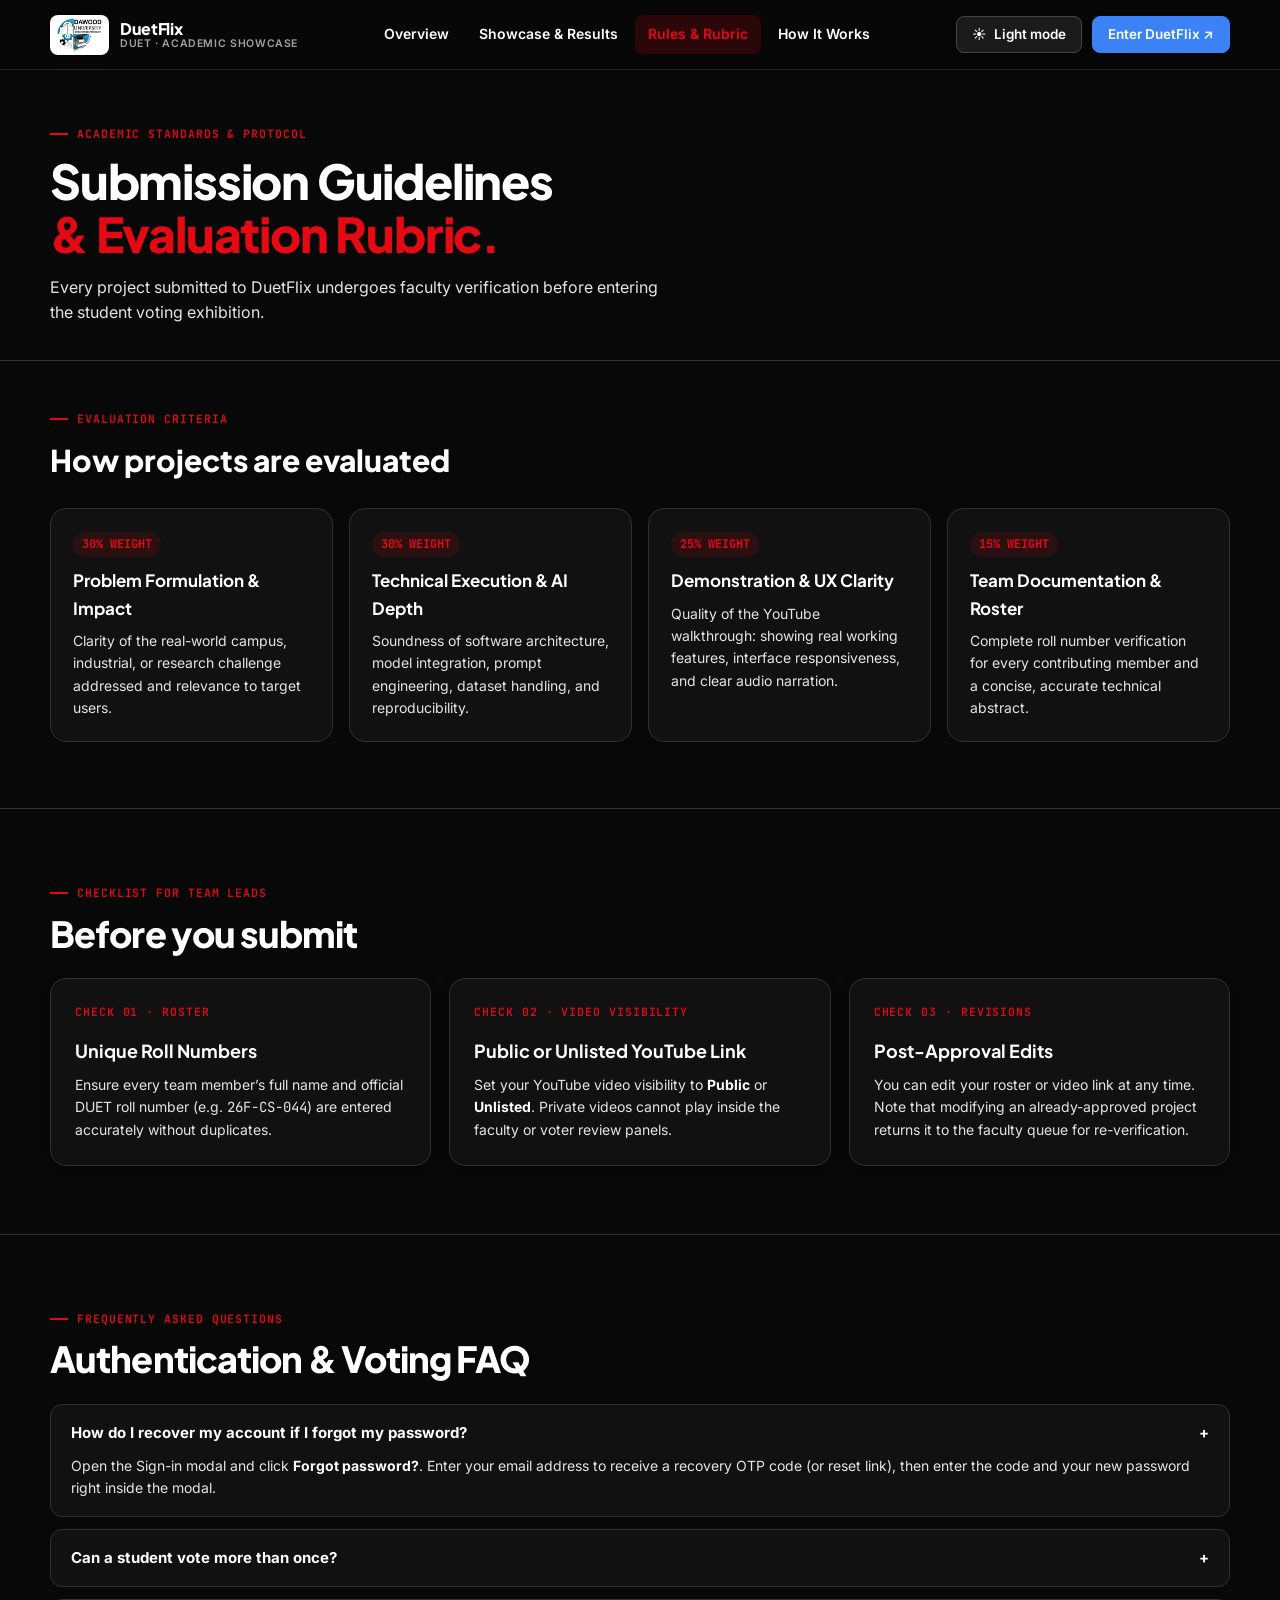
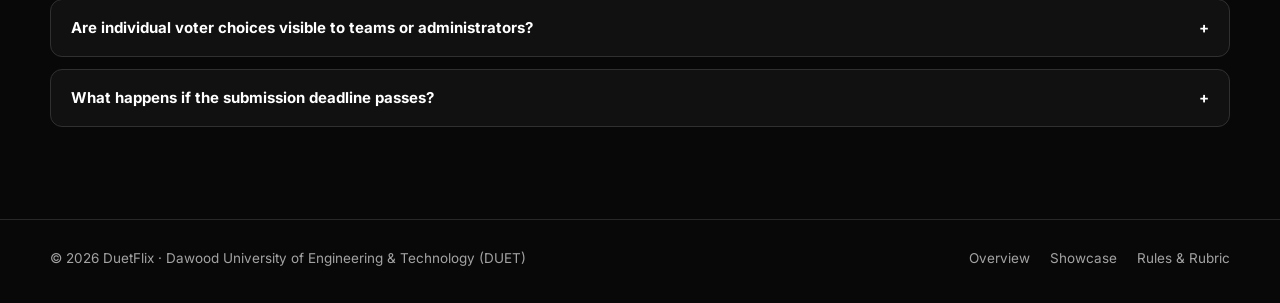
==== commit b4e4e078: "Rebrand to DuetFlix with DUET logo and route Watch Now / thumbnail click to in-page video with login" ====
--- a/guidelines.html
+++ b/guidelines.html
@@ -4,8 +4,9 @@
   <meta charset="utf-8" />
   <meta name="viewport" content="width=device-width, initial-scale=1" />
   <meta name="theme-color" content="#0b0f17" />
-  <meta name="description" content="Official rules, evaluation rubric, and submission guidelines for the AI Project Arena." />
-  <title>Rules &amp; Rubric — AI Project Arena</title>
+  <meta name="description" content="Official rules, evaluation rubric, and submission guidelines for DuetFlix." />
+  <title>Rules &amp; Rubric — DuetFlix</title>
+  <link rel="icon" type="image/png" href="duet-logo.png" />
   <link rel="stylesheet" href="styles.css" />
   <link rel="stylesheet" href="login.css" />
 </head>
@@ -13,9 +14,9 @@
   <header class="topbar">
     <div class="wrap nav">
       <a class="brand" href="index.html">
-        <span class="mark">A</span>
+        <span class="mark"><img src="duet-logo.png" alt="DUET Logo" class="brand-logo-img" /></span>
         <span class="brand-meta">
-          <span>AI Project Arena</span>
+          <span>DuetFlix</span>
           <span class="brand-sub">DUET · Academic Showcase</span>
         </span>
       </a>
@@ -29,7 +30,7 @@
         <button class="btn" id="themeToggle" type="button" aria-label="Toggle theme" aria-pressed="true">
           <span class="theme-icon" aria-hidden="true">☀</span><span class="theme-label">Light mode</span>
         </button>
-        <a class="btn primary" href="index.html#roleChooser">Enter Arena ↗</a>
+        <a class="btn primary" href="index.html#roleChooser">Enter DuetFlix ↗</a>
       </div>
     </div>
   </header>
@@ -39,7 +40,7 @@
       <div class="wrap">
         <div class="eyebrow">Academic Standards &amp; Protocol</div>
         <h1>Submission Guidelines<br><span style="color:var(--primary)">&amp; Evaluation Rubric.</span></h1>
-        <p>Every project submitted to the AI Project Arena undergoes faculty verification before entering the student voting exhibition.</p>
+        <p>Every project submitted to DuetFlix undergoes faculty verification before entering the student voting exhibition.</p>
       </div>
     </section>
 
@@ -122,7 +123,7 @@
 
   <footer>
     <div class="wrap footerinner">
-      <span>© 2026 AI Project Arena · Dawood University of Engineering &amp; Technology (DUET)</span>
+      <span>© 2026 DuetFlix · Dawood University of Engineering &amp; Technology (DUET)</span>
       <div class="footerlinks">
         <a href="index.html">Overview</a>
         <a href="projects.html">Showcase</a>
--- a/styles.css
+++ b/styles.css
@@ -170,23 +170,26 @@
   flex-shrink: 0;
 }
 
-.mark {
-  width: 36px;
-  height: 36px;
-  border-radius: 9px;
-  background: var(--primary);
-  color: #fff;
-  display: grid;
-  place-items: center;
-  font-family: var(--display);
-  font-size: 17px;
-  font-weight: 800;
-  box-shadow: inset 0 1px 0 rgba(255,255,255,0.25);
-}
-
+.mark,
 body.dark-mode .mark {
-  background: #2563eb;
-  color: #fff;
+  width: auto;
+  height: 40px;
+  padding: 3px 7px;
+  border-radius: 8px;
+  background: #ffffff !important;
+  color: #0f172a;
+  display: inline-flex;
+  align-items: center;
+  justify-content: center;
+  box-shadow: 0 2px 10px rgba(0, 0, 0, 0.35);
+  overflow: hidden;
+}
+
+.brand-logo-img {
+  height: 34px;
+  width: auto;
+  object-fit: contain;
+  display: block;
 }
 
 .brand-meta {
@@ -1746,8 +1749,7 @@
   text-align: right;
 }
 
-/* Authenticated Workspace Isolation */
-body.authenticated-view .hero,
+/* Authenticated Workspace Isolation (keep hero visible at top, replace roleChooser below with workspace/videos) */
 body.authenticated-view #roleChooser,
 body.authenticated-view #process,
 body.authenticated-view #joinCta {
@@ -2489,3 +2491,638 @@
 }
 
 
+
+
+/* Student-uploaded project thumbnails */
+.project-thumbnail {
+  display: block;
+  width: 100%;
+  aspect-ratio: 16 / 9;
+  object-fit: cover;
+  border-radius: var(--radius-md);
+  border: 1px solid var(--line);
+  background: var(--bg-subtle);
+  margin: 12px 0;
+}
+.team-submission-thumbnail {
+  max-width: 620px;
+}
+.submission-form input[type="file"] {
+  display: block;
+  width: 100%;
+  margin-top: 8px;
+  padding: 11px;
+  border: 1px dashed var(--line-strong);
+  border-radius: var(--radius-sm);
+  background: var(--bg-subtle);
+  color: var(--ink-secondary);
+  font-size: 14px;
+}
+
+
+/* HOMEPAGE CINEMATIC FEATURED-PROJECT + VOTING THEME */
+.arena-hero {
+  display: grid;
+  grid-template-columns: minmax(0, 1.55fr) minmax(310px, .85fr);
+  align-items: stretch;
+  gap: 24px;
+  padding-top: 42px;
+  padding-bottom: 54px;
+}
+.featured-stage {
+  position: relative;
+  display: flex;
+  align-items: flex-end;
+  min-height: 570px;
+  overflow: hidden;
+  isolation: isolate;
+  border: 1px solid rgba(148,163,184,.25);
+  border-radius: 26px;
+  background: #101a2d;
+  color: #fff;
+  text-decoration: none;
+  box-shadow: 0 24px 70px rgba(0,0,0,.3);
+  transform: translateX(0);
+  transition: transform .7s cubic-bezier(.22,.7,.2,1), opacity .7s ease;
+}
+.featured-backdrop, .featured-shade {
+  position: absolute;
+  inset: 0;
+  z-index: -2;
+}
+.featured-backdrop {
+  background-position: center;
+  background-size: cover;
+  background-repeat: no-repeat;
+  transform: scale(1.015);
+  transition: background-image .25s ease, transform 1.1s ease;
+}
+.featured-shade {
+  z-index: -1;
+  background: linear-gradient(0deg, rgba(5,9,17,.96) 0%, rgba(5,9,17,.76) 38%, rgba(5,9,17,.12) 100%);
+}
+.featured-copy {
+  width: min(760px, 100%);
+  padding: clamp(26px, 4vw, 54px);
+  transition: opacity .42s ease, transform .55s cubic-bezier(.22,.7,.2,1);
+}
+.featured-copy .eyebrow {
+  color: #ffb52e;
+  display: flex;
+  align-items: center;
+  gap: 10px;
+}
+.live-dot {
+  width: 8px;
+  height: 8px;
+  display: inline-block;
+  border-radius: 50%;
+  background: #ffad22;
+  box-shadow: 0 0 0 5px rgba(255,173,34,.14);
+}
+.featured-copy h1 {
+  max-width: 760px;
+  margin: 18px 0 14px;
+  color: #fff;
+  font-family: var(--display);
+  font-size: clamp(38px, 5.1vw, 68px);
+  line-height: 1.04;
+  letter-spacing: -.045em;
+  font-weight: 850;
+  text-wrap: balance;
+}
+.featured-copy .lead {
+  max-width: 620px;
+  margin: 0 0 24px;
+  color: rgba(241,245,249,.9);
+  font-size: clamp(15px, 1.5vw, 18px);
+  line-height: 1.65;
+  display: -webkit-box;
+  -webkit-line-clamp: 3;
+  -webkit-box-orient: vertical;
+  overflow: hidden;
+}
+.featured-watch {
+  display: inline-flex;
+  gap: 12px;
+  align-items: center;
+  pointer-events: none;
+  border: 0;
+  box-shadow: 0 8px 24px rgba(37,99,235,.3);
+}
+.featured-counter {
+  display: block;
+  margin-top: 28px;
+  color: rgba(226,232,240,.7);
+  font: 700 11px var(--mono);
+  letter-spacing: .15em;
+}
+.featured-arrows {
+  position: absolute;
+  right: 24px;
+  bottom: 28px;
+  display: flex;
+  gap: 8px;
+  color: rgba(255,255,255,.65);
+}
+.featured-arrows span {
+  display: grid;
+  place-items: center;
+  width: 34px;
+  height: 34px;
+  border: 1px solid rgba(255,255,255,.22);
+  border-radius: 50%;
+  background: rgba(15,23,42,.35);
+}
+.featured-stage.is-sliding-out {
+  transform: translateX(7%);
+  opacity: .15;
+}
+.featured-stage.is-sliding-in {
+  animation: featuredSlideIn .78s cubic-bezier(.22,.7,.2,1) both;
+}
+.featured-copy.is-copy-out {
+  opacity: 0;
+  transform: translateY(12px);
+}
+.featured-copy.is-copy-in {
+  animation: featuredCopyIn .7s ease both;
+}
+.featured-backdrop.is-entering {
+  animation: featuredImageIn .85s cubic-bezier(.22,.7,.2,1) both;
+}
+@keyframes featuredSlideIn {
+  from { transform: translateX(-8%); opacity: .25; }
+  to { transform: translateX(0); opacity: 1; }
+}
+@keyframes featuredCopyIn {
+  from { opacity: 0; transform: translateY(16px); }
+  to { opacity: 1; transform: translateY(0); }
+}
+@keyframes featuredImageIn {
+  from { transform: translateX(-5%) scale(1.04); }
+  to { transform: translateX(0) scale(1.015); }
+}
+.voting-hero-panel {
+  display: flex;
+  flex-direction: column;
+  min-width: 0;
+  min-height: 570px;
+  padding: 26px;
+  border: 1px solid rgba(100,116,139,.28);
+  border-radius: 26px;
+  background: linear-gradient(155deg, #18243a 0%, #101827 100%);
+  color: #f8fafc;
+  box-shadow: 0 24px 70px rgba(0,0,0,.22);
+}
+.voting-panel-top, .voting-panel-foot {
+  display: flex;
+  align-items: center;
+  justify-content: space-between;
+  gap: 12px;
+}
+.voting-hero-panel .showcase-label {
+  color: #68aaff;
+}
+.voting-hero-panel .showcase-badge {
+  color: #cbd5e1;
+  background: rgba(15,23,42,.55);
+  border-color: rgba(148,163,184,.18);
+  white-space: nowrap;
+}
+.voting-hero-panel .showcase-badge.is-live {
+  color: #4ade80;
+  border-color: rgba(74,222,128,.28);
+  background: rgba(22,101,52,.2);
+}
+.voting-clock-icon {
+  display: grid;
+  place-items: center;
+  width: 76px;
+  height: 76px;
+  margin: auto auto 18px;
+  border-radius: 22px;
+  border: 1px solid rgba(96,165,250,.25);
+  background: rgba(59,130,246,.12);
+  color: #75b2ff;
+  font-size: 42px;
+}
+.voting-kicker {
+  margin: 0 0 8px;
+  color: #9aabc1;
+  text-align: center;
+  font: 700 11px var(--mono);
+  letter-spacing: .16em;
+}
+.voting-timer {
+  color: #fff;
+  text-align: center;
+  font: 800 clamp(34px, 3.3vw, 48px) var(--mono);
+  letter-spacing: -.055em;
+  white-space: nowrap;
+  font-variant-numeric: tabular-nums;
+}
+.voting-panel-note {
+  max-width: 300px;
+  min-height: 50px;
+  margin: 14px auto 22px;
+  color: #b7c4d5;
+  text-align: center;
+  font-size: 14px;
+  line-height: 1.55;
+}
+.voting-panel-divider {
+  height: 1px;
+  margin: 0 0 16px;
+  background: rgba(148,163,184,.18);
+}
+.voting-panel-foot {
+  color: #9aabc1;
+  font: 600 11px var(--mono);
+  flex-wrap: wrap;
+}
+.voting-panel-foot span:last-child {
+  text-align: right;
+}
+.voting-now-btn {
+  width: 100%;
+  justify-content: center;
+  margin-top: 22px;
+  min-height: 52px;
+  font-size: 15px;
+}
+.voting-now-btn:disabled {
+  opacity: .55;
+  cursor: not-allowed;
+}
+@media (max-width: 980px) {
+  .arena-hero { grid-template-columns: 1fr; }
+  .featured-stage, .voting-hero-panel { min-height: 440px; }
+  .voting-hero-panel { min-height: 360px; }
+  .voting-clock-icon { margin-top: 35px; }
+}
+@media (max-width: 640px) {
+  .arena-hero { gap: 14px; padding-top: 22px; padding-bottom: 34px; }
+  .featured-stage { min-height: 500px; border-radius: 20px; }
+  .featured-copy { padding: 23px; }
+  .featured-copy h1 { font-size: clamp(34px, 10vw, 48px); }
+  .featured-arrows { display: none; }
+  .voting-hero-panel { min-height: 340px; padding: 20px; border-radius: 20px; }
+  .voting-timer { font-size: clamp(29px, 9vw, 40px); }
+}
+@media (prefers-reduced-motion: reduce) {
+  .featured-stage, .featured-copy, .featured-backdrop { transition: none !important; animation: none !important; }
+}
+
+
+/* ==========================================================================
+   ARENA REBRAND — CLASSIC NETFLIX-INSPIRED RED / BLACK / WHITE
+   Full-bleed cinematic hero with voting card layered over the backdrop.
+   ========================================================================== */
+:root,
+body.dark-mode {
+  color-scheme: dark;
+  --bg: #080808;
+  --bg-subtle: #151515;
+  --surface: #111111;
+  --surface-elevated: #1b1b1b;
+  --surface-tint: #211012;
+  --ink: #ffffff;
+  --ink-secondary: #e5e5e5;
+  --muted: #a3a3a3;
+  --line: #303030;
+  --line-strong: #494949;
+  --primary: #e50914;
+  --primary-hover: #b80710;
+  --primary-soft: rgba(229,9,20,.16);
+  --accent: #e50914;
+  --accent-soft: rgba(229,9,20,.12);
+  --success: #ffffff;
+  --success-bg: rgba(255,255,255,.1);
+  --warning: #f5c518;
+  --warning-bg: rgba(245,197,24,.12);
+  --danger: #ff4b55;
+  --danger-bg: rgba(229,9,20,.14);
+  --shadow-xs: 0 2px 8px rgba(0,0,0,.3);
+  --shadow-sm: 0 6px 18px rgba(0,0,0,.38);
+  --shadow-md: 0 14px 36px rgba(0,0,0,.5);
+  --shadow-lg: 0 28px 70px rgba(0,0,0,.65);
+}
+body {
+  background: #080808 !important;
+  color: #fff;
+}
+body::before { display: none !important; }
+.topbar {
+  background: rgba(8,8,8,.96);
+  border-bottom-color: #262626;
+}
+.brand, .nav a, .nav button { color: #fff; }
+.mark { background: #ffffff !important; }
+.btn.primary, button.primary, .featured-watch {
+  background: #e50914;
+  border-color: #e50914;
+  color: #fff;
+}
+.btn.primary:hover, button.primary:hover {
+  background: #b80710;
+  border-color: #b80710;
+}
+.btn:not(.primary) {
+  background: #1b1b1b;
+  border-color: #454545;
+  color: #fff;
+}
+.btn:not(.primary):hover { background: #292929; border-color: #777; }
+a { color: inherit; }
+input, select, textarea {
+  background-color: #151515;
+  color: #fff;
+  border-color: #3b3b3b;
+}
+input::placeholder, textarea::placeholder { color: #8c8c8c; }
+.card, .panel, .admin-panel, .stat-card, .voter-card, .project-card,
+.role-card, .auth-card, .dashboard-card {
+  background: #111;
+  border-color: #303030;
+  color: #fff;
+}
+h1, h2, h3, h4, strong { color: #fff; }
+p, .muted, .subtle { color: #c4c4c4; }
+footer { background: #080808; border-top-color: #282828; }
+
+/* Full-screen hero: image fills behind the voting panel. */
+.arena-hero {
+  position: relative;
+  display: block;
+  width: 100%;
+  max-width: none;
+  margin: 0;
+  min-height: min(720px, calc(100vh - 70px));
+  padding: 0;
+  overflow: hidden;
+  isolation: isolate;
+  background: #080808;
+}
+.featured-stage {
+  position: absolute;
+  inset: 0;
+  z-index: 0;
+  display: flex;
+  align-items: center;
+  width: 100%;
+  min-height: 100%;
+  border: 0;
+  border-radius: 0;
+  box-shadow: none;
+  background: #080808;
+  overflow: hidden;
+}
+.featured-backdrop {
+  background-position: center 38%;
+  background-size: cover;
+  filter: saturate(1.04) contrast(1.02);
+  transform: scale(1.025);
+}
+.featured-shade {
+  background:
+    linear-gradient(90deg, rgba(0,0,0,.52) 0%, rgba(0,0,0,.28) 40%, rgba(0,0,0,.10) 70%, rgba(0,0,0,.24) 100%),
+    linear-gradient(0deg, rgba(0,0,0,.55) 0%, transparent 45%);
+}
+.featured-copy {
+  position: relative;
+  z-index: 2;
+  width: min(70%, 1120px);
+  padding: clamp(36px, 7vw, 112px);
+  padding-right: clamp(320px, 36vw, 620px);
+}
+.featured-copy .eyebrow { color: #ff3038; text-shadow: 0 2px 10px rgba(0,0,0,.75); }
+.live-dot {
+  background: #e50914;
+  box-shadow: 0 0 0 5px rgba(229,9,20,.2);
+}
+.featured-copy h1 {
+  max-width: 900px;
+  font-size: clamp(42px, 6vw, 82px);
+  line-height: 1.02;
+  letter-spacing: -.05em;
+  color: #fff;
+  text-shadow: 0 4px 28px rgba(0,0,0,.85), 0 2px 8px rgba(0,0,0,.75);
+}
+.featured-copy .lead {
+  max-width: 700px;
+  color: #f5f5f5;
+  font-size: clamp(16px, 1.55vw, 20px);
+  text-shadow: 0 3px 16px rgba(0,0,0,.9), 0 1px 6px rgba(0,0,0,.8);
+}
+.featured-watch {
+  background: #e50914 !important;
+  border-color: #e50914 !important;
+  color: #fff !important;
+  box-shadow: 0 8px 24px rgba(229,9,20,.28);
+}
+.featured-counter { color: #e2e2e2; text-shadow: 0 2px 10px rgba(0,0,0,.8); }
+.featured-arrows { z-index: 3; right: 34%; bottom: 30px; }
+.featured-arrows span {
+  color: #fff;
+  background: rgba(0,0,0,.58);
+  border-color: rgba(255,255,255,.3);
+}
+
+/* The voting rectangle floats over the full-bleed movie backdrop with glassmorphism. */
+.voting-hero-panel {
+  position: absolute;
+  z-index: 5;
+  top: 50%;
+  right: clamp(22px, 4vw, 68px);
+  transform: translateY(-50%);
+  width: clamp(300px, 29vw, 430px);
+  min-height: 460px;
+  padding: 28px;
+  border: 1px solid rgba(255, 255, 255, 0.24);
+  border-top: 3px solid #e50914;
+  border-radius: 16px;
+  background: linear-gradient(145deg, rgba(18, 18, 24, 0.42) 0%, rgba(8, 8, 12, 0.30) 100%);
+  box-shadow: 0 24px 64px rgba(0, 0, 0, 0.45), inset 0 1px 0 rgba(255, 255, 255, 0.18);
+  backdrop-filter: blur(22px) saturate(165%);
+  -webkit-backdrop-filter: blur(22px) saturate(165%);
+  color: #fff;
+}
+.voting-hero-panel .showcase-label { color: #ff3038; }
+.voting-hero-panel .showcase-badge {
+  background: rgba(255, 255, 255, 0.10);
+  border-color: rgba(255, 255, 255, 0.22);
+  color: #f3f3f3;
+  backdrop-filter: blur(8px);
+}
+.voting-hero-panel .showcase-badge.is-live {
+  color: #fff;
+  border-color: #e50914;
+  background: rgba(229,9,20,.25);
+}
+.voting-clock-icon {
+  border-radius: 50%;
+  border-color: rgba(229,9,20,.48);
+  background: rgba(229,9,20,.16);
+  color: #ff3038;
+}
+.voting-kicker { color: rgba(255, 255, 255, 0.78); }
+.voting-timer { color: #fff; text-shadow: 0 2px 14px rgba(0,0,0,.45); }
+.voting-panel-note { color: rgba(255, 255, 255, 0.86); }
+.voting-panel-divider { background: rgba(255, 255, 255, 0.18); }
+.voting-panel-foot { color: rgba(255, 255, 255, 0.78); }
+.voting-now-btn {
+  background: #e50914 !important;
+  border-color: #e50914 !important;
+  color: #fff !important;
+}
+.voting-now-btn:disabled {
+  background: rgba(255, 255, 255, 0.14) !important;
+  border-color: rgba(255, 255, 255, 0.22) !important;
+  color: rgba(255, 255, 255, 0.82) !important;
+  backdrop-filter: blur(8px);
+  opacity: 1;
+}
+.featured-stage.is-sliding-out { transform: translateX(7%); opacity: .15; }
+
+@media (max-width: 900px) {
+  .arena-hero {
+    min-height: 850px;
+    display: flex;
+    flex-direction: column;
+    justify-content: flex-start;
+  }
+  .featured-stage { align-items: flex-start; }
+  .featured-copy {
+    width: 100%;
+    padding: 58px 28px 420px;
+  }
+  .voting-hero-panel {
+    top: auto;
+    bottom: 22px;
+    right: 22px;
+    left: 22px;
+    width: auto;
+    min-height: 340px;
+    transform: none;
+    padding: 22px;
+  }
+  .voting-clock-icon { margin: 18px auto 12px; }
+  .featured-arrows { right: 28px; bottom: 380px; }
+}
+@media (max-width: 560px) {
+  .arena-hero { min-height: 900px; }
+  .featured-copy { padding: 46px 22px 430px; }
+  .featured-copy h1 { font-size: clamp(38px, 11vw, 54px); }
+  .voting-hero-panel {
+    left: 14px;
+    right: 14px;
+    bottom: 14px;
+    min-height: 350px;
+    padding: 18px;
+  }
+  .voting-timer { font-size: clamp(30px, 9vw, 40px); }
+  .featured-arrows { display: none; }
+}
+
+
+/* Featured hero: clearer Watch Now call-to-action and more balanced title scale */
+.featured-copy h1 {
+  font-size: clamp(34px, 4.8vw, 64px) !important;
+  line-height: 1.06;
+  max-width: 760px;
+}
+.featured-watch {
+  display: inline-flex !important;
+  align-items: center;
+  justify-content: center;
+  gap: 12px;
+  min-height: 52px;
+  padding: 13px 24px !important;
+  margin-top: 4px;
+  border-radius: 5px !important;
+  font-size: 16px !important;
+  font-weight: 750 !important;
+  line-height: 1.2;
+  cursor: pointer;
+  pointer-events: auto !important;
+  position: relative;
+  z-index: 4;
+  transition: background-color .18s ease, transform .18s ease, box-shadow .18s ease;
+}
+.featured-watch:hover {
+  background: #b80710 !important;
+  border-color: #b80710 !important;
+  box-shadow: 0 10px 28px rgba(229,9,20,.38);
+  transform: translateY(-2px);
+}
+.featured-watch:focus-visible {
+  outline: 3px solid #fff;
+  outline-offset: 4px;
+}
+@media (max-width: 560px) {
+  .featured-copy h1 { font-size: clamp(32px, 8.5vw, 44px) !important; }
+  .featured-watch { min-height: 48px; padding: 12px 20px !important; }
+}
+
+/* YouTube video player with custom thumbnail cover + centered YouTube Play Button */
+.yt-cover-player {
+  position: relative;
+  width: 100%;
+  aspect-ratio: 16 / 9;
+  border-radius: var(--radius-md, 10px);
+  overflow: hidden;
+  background: #000;
+  border: 1px solid var(--line, rgba(255, 255, 255, 0.14));
+  margin: 12px 0;
+  cursor: pointer;
+}
+.yt-cover-player.is-playing {
+  cursor: default;
+}
+.yt-cover-img {
+  width: 100%;
+  height: 100%;
+  object-fit: cover;
+  display: block;
+  transition: transform 0.35s ease, filter 0.35s ease;
+}
+.yt-cover-player:hover .yt-cover-img {
+  transform: scale(1.02);
+  filter: brightness(0.9);
+}
+.yt-play-btn {
+  position: absolute;
+  inset: 0;
+  width: 100%;
+  height: 100%;
+  display: grid;
+  place-items: center;
+  background: radial-gradient(circle, rgba(0, 0, 0, 0.25) 0%, rgba(0, 0, 0, 0.12) 60%, transparent 100%);
+  border: 0;
+  padding: 0;
+  cursor: pointer;
+}
+.yt-play-svg {
+  width: 68px;
+  height: 48px;
+  filter: drop-shadow(0 6px 20px rgba(0, 0, 0, 0.65));
+  transition: transform 0.2s ease, filter 0.2s ease;
+}
+.yt-cover-player:hover .yt-play-svg,
+.yt-play-btn:focus-visible .yt-play-svg {
+  transform: scale(1.1);
+  filter: drop-shadow(0 8px 24px rgba(229, 9, 20, 0.55));
+}
+.yt-cover-player iframe {
+  width: 100%;
+  height: 100%;
+  border: 0;
+  display: block;
+}
+
+.voter-card.is-focused-video {
+  border-color: #e50914 !important;
+  box-shadow: 0 0 0 3px rgba(229, 9, 20, 0.45), 0 24px 64px rgba(0, 0, 0, 0.65) !important;
+  transition: border-color 0.25s ease, box-shadow 0.25s ease;
+}
